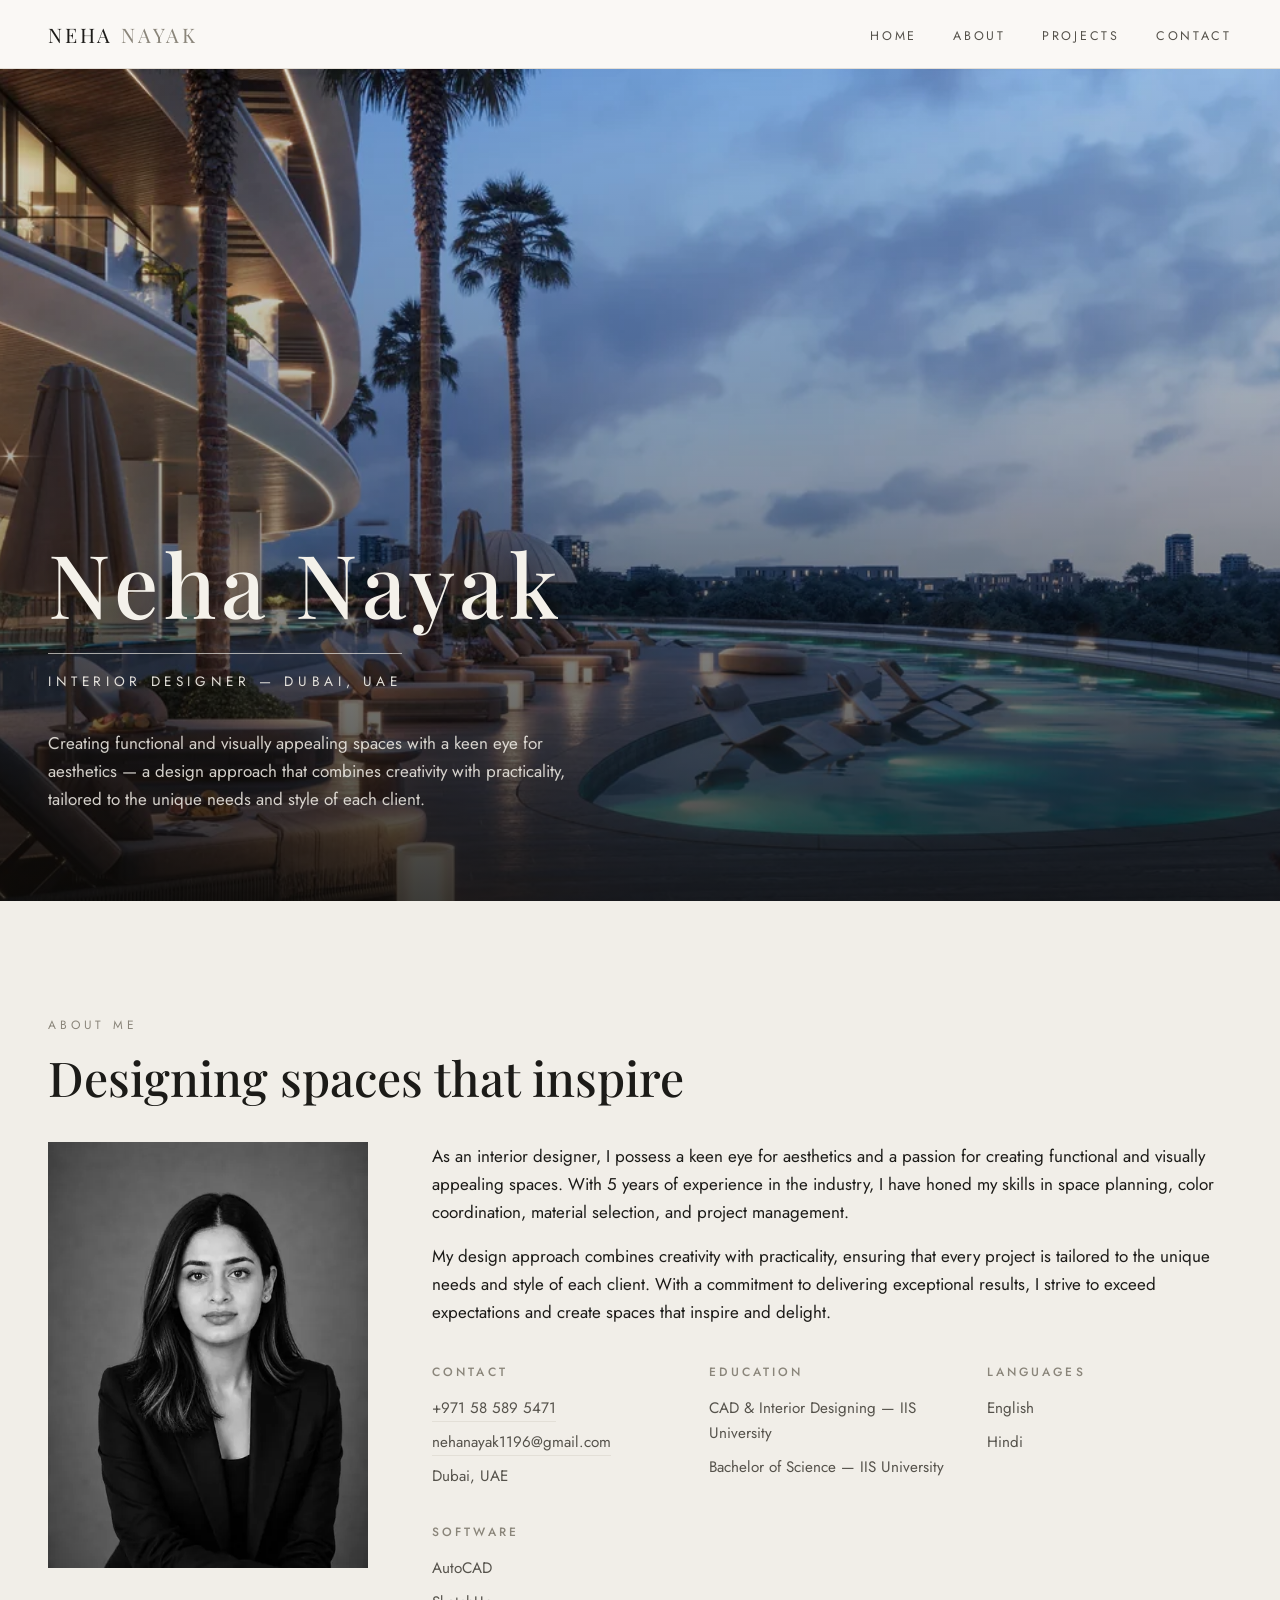
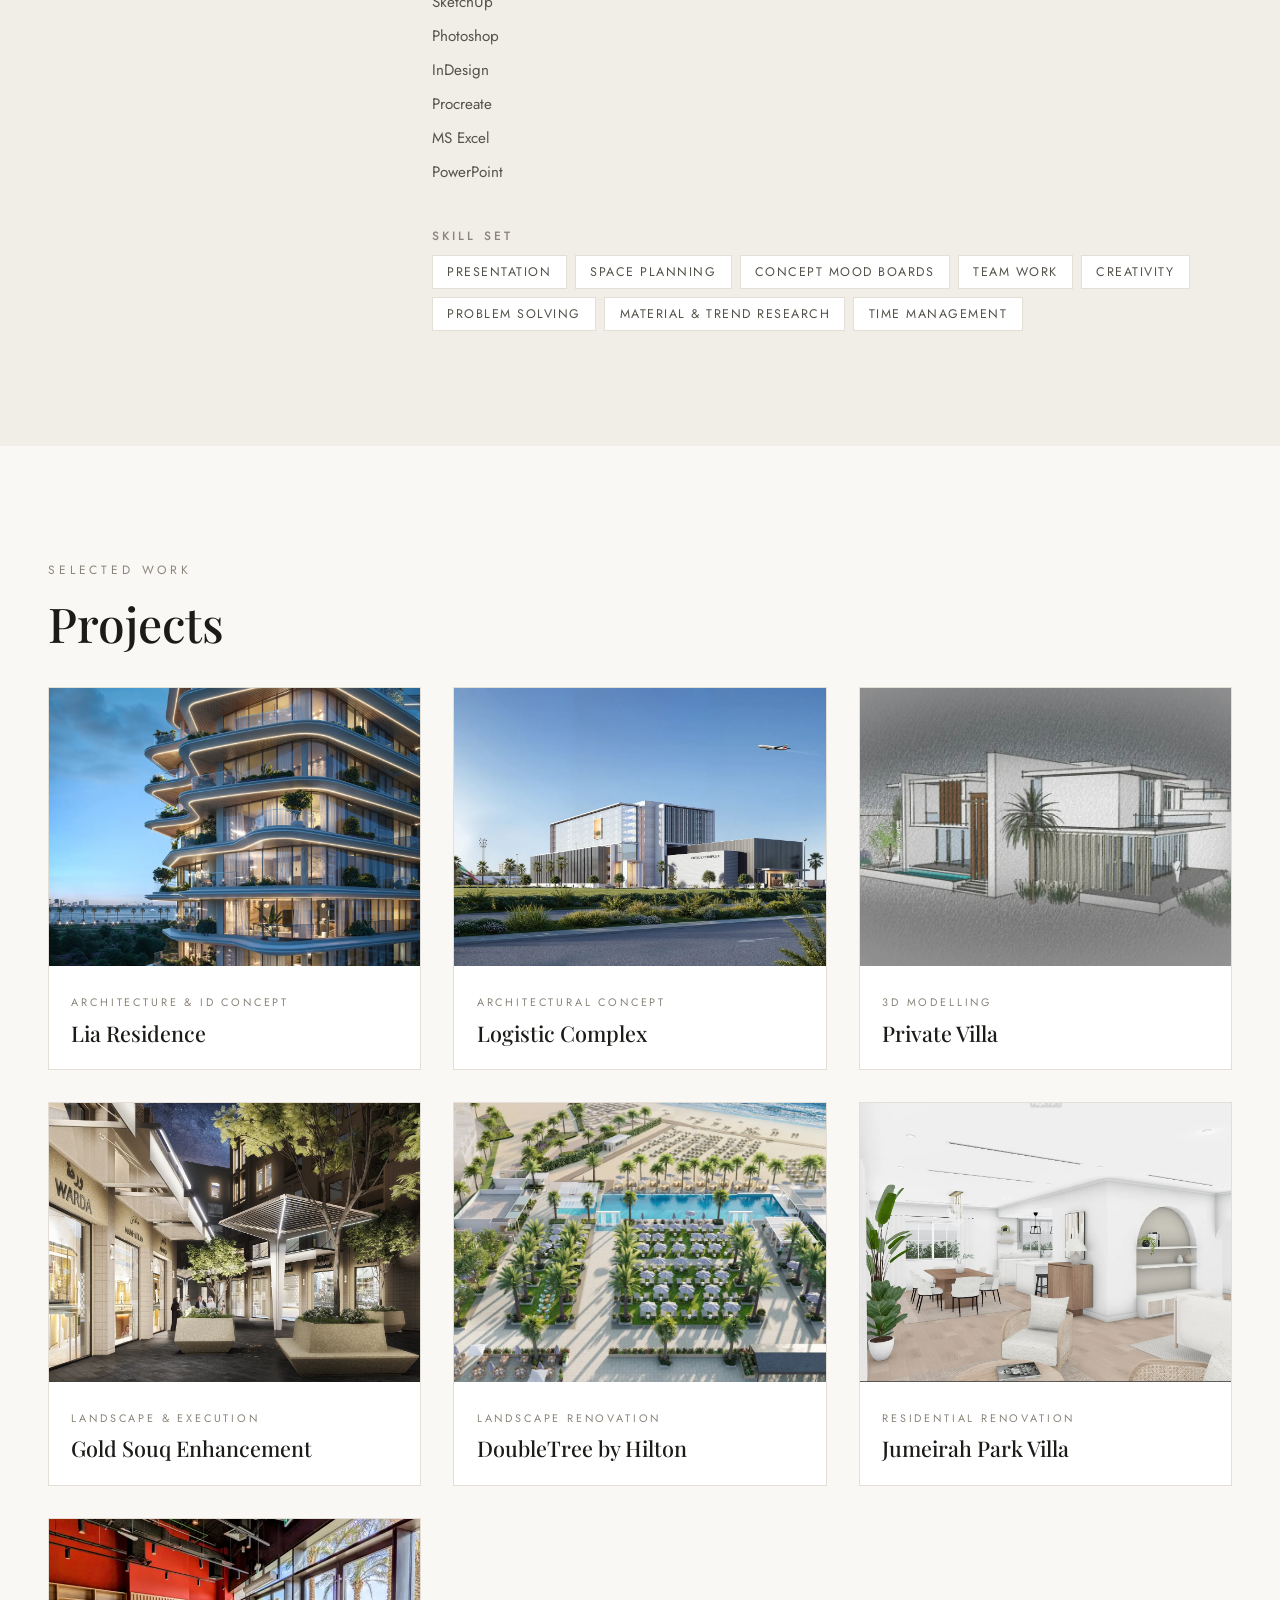
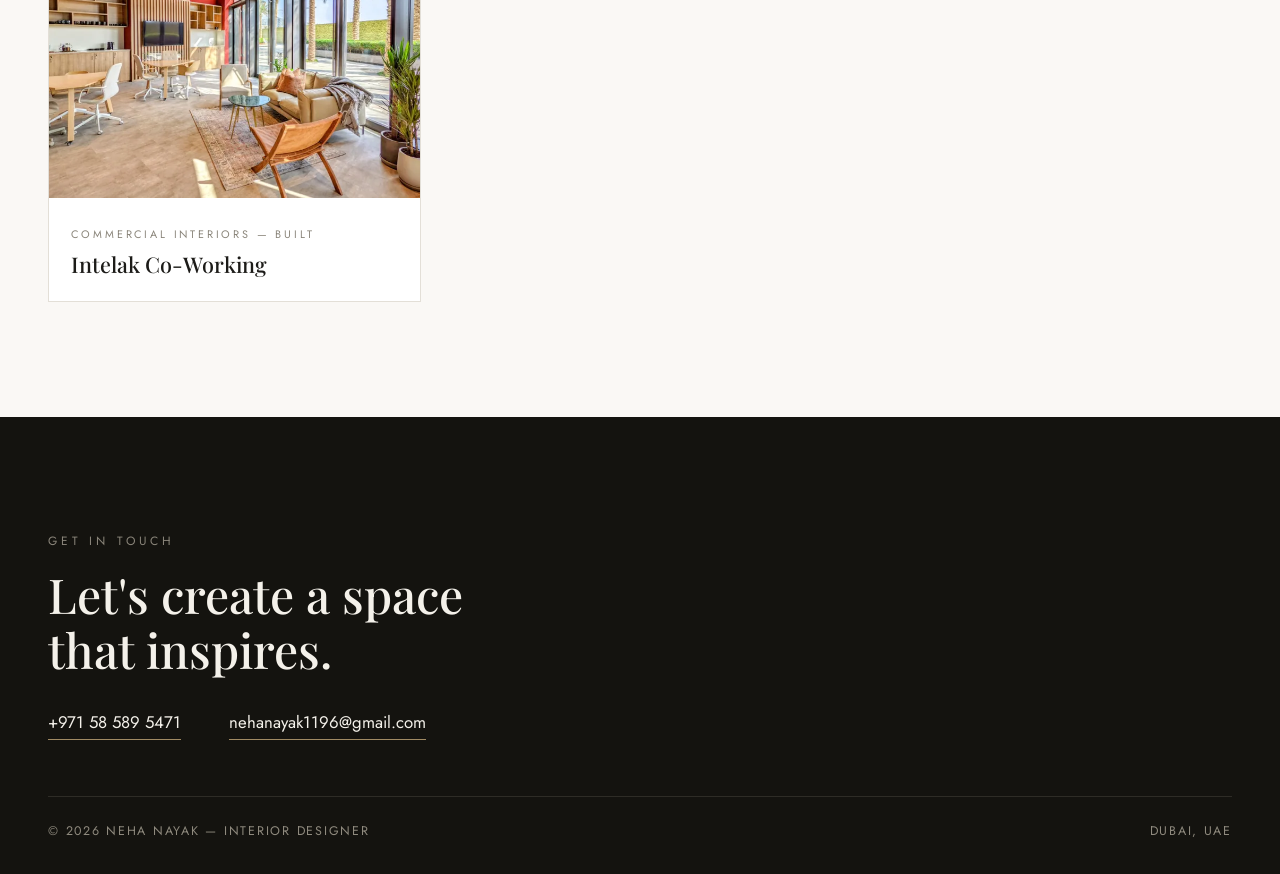
==== index.html @ 48b27de1 "Add contact details to the About section Co-Authored-By: Claude Fable 5 <noreply@anthropic.com> Clau" ====
<!DOCTYPE html>
<html lang="en">
<head>
  <meta charset="UTF-8">
  <meta name="viewport" content="width=device-width, initial-scale=1">
  <title>Neha Nayak — Interior Designer</title>
  <meta name="description" content="Portfolio of Neha Nayak, an interior designer based in Dubai, UAE — residential, commercial and landscape projects from concept to execution.">
  <link rel="preconnect" href="https://fonts.googleapis.com">
  <link rel="preconnect" href="https://fonts.gstatic.com" crossorigin>
  <link href="https://fonts.googleapis.com/css2?family=Playfair+Display:ital,wght@0,400;0,500;0,600;1,400&family=Jost:wght@300;400;500&display=swap" rel="stylesheet">
  <link rel="stylesheet" href="css/style.css">
</head>
<body>

<header class="site-header">
  <div class="container">
    <a class="brand" href="index.html">Neha <span>Nayak</span></a>
    <button class="nav-toggle" aria-label="Menu" aria-expanded="false" aria-controls="nav">
      <span></span><span></span><span></span>
    </button>
    <nav class="site-nav" id="nav">
      <ul>
        <li><a href="index.html">Home</a></li>
        <li><a href="#about">About</a></li>
        <li><a href="#projects">Projects</a></li>
        <li><a href="#contact">Contact</a></li>
      </ul>
    </nav>
  </div>
</header>

<main>

  <section class="hero hero--full">
    <img class="hero-bg" src="assets/img/hero/hero-render.webp" alt="Dusk render of the Lia Residence pool terrace" fetchpriority="high">
    <div class="hero-overlay" aria-hidden="true"></div>
    <div class="container hero-content">
      <h1>Neha Nayak</h1>
      <p class="tagline">Interior Designer — Dubai, UAE</p>
      <p class="hero-lede">Creating functional and visually appealing spaces with a keen eye for aesthetics — a design approach that combines creativity with practicality, tailored to the unique needs and style of each client.</p>
    </div>
  </section>

  <section class="section section--alt" id="about">
    <div class="container">
      <span class="eyebrow">About Me</span>
      <h2 class="section-title">Designing spaces that inspire</h2>
      <div class="about-grid reveal">
        <div class="portrait">
          <img src="assets/img/about/headshot.webp" alt="Black and white portrait of Neha Nayak" loading="lazy">
        </div>
        <div>
          <p>As an interior designer, I possess a keen eye for aesthetics and a passion for creating functional and visually appealing spaces. With 5 years of experience in the industry, I have honed my skills in space planning, color coordination, material selection, and project management.</p>
          <p>My design approach combines creativity with practicality, ensuring that every project is tailored to the unique needs and style of each client. With a commitment to delivering exceptional results, I strive to exceed expectations and create spaces that inspire and delight.</p>
          <div class="facts-grid">
            <div>
              <h4>Contact</h4>
              <ul>
                <li><a href="tel:+971585895471">+971 58 589 5471</a></li>
                <li><a href="mailto:nehanayak1196@gmail.com">nehanayak1196@gmail.com</a></li>
                <li>Dubai, UAE</li>
              </ul>
            </div>
            <div>
              <h4>Education</h4>
              <ul>
                <li>CAD &amp; Interior Designing — IIS University</li>
                <li>Bachelor of Science — IIS University</li>
              </ul>
            </div>
            <div>
              <h4>Languages</h4>
              <ul>
                <li>English</li>
                <li>Hindi</li>
              </ul>
            </div>
            <div>
              <h4>Software</h4>
              <ul>
                <li>AutoCAD</li>
                <li>SketchUp</li>
                <li>Photoshop</li>
                <li>InDesign</li>
                <li>Procreate</li>
                <li>MS Excel</li>
                <li>PowerPoint</li>
              </ul>
            </div>
          </div>
          <div class="facts-grid">
            <div>
              <h4>Skill Set</h4>
              <ul class="tag-list">
                <li>Presentation</li>
                <li>Space Planning</li>
                <li>Concept Mood Boards</li>
                <li>Team Work</li>
                <li>Creativity</li>
                <li>Problem Solving</li>
                <li>Material &amp; Trend Research</li>
                <li>Time Management</li>
              </ul>
            </div>
          </div>
        </div>
      </div>
    </div>
  </section>

  <section class="section" id="projects">
    <div class="container">
      <span class="eyebrow">Selected Work</span>
      <h2 class="section-title">Projects</h2>
      <div class="project-grid reveal">
        <a class="project-card" href="projects/lia-residence.html">
          <div class="thumb"><img src="assets/img/lia-residence/render-tower-dusk.webp" alt="Lia Residence tower render at dusk" loading="lazy"></div>
          <div class="card-body">
            <span class="card-tag">Architecture &amp; ID Concept</span>
            <h3>Lia Residence</h3>
          </div>
        </a>
        <a class="project-card" href="projects/logistic-complex.html">
          <div class="thumb"><img src="assets/img/logistic-complex/render-main-view.webp" alt="Logistic Complex main exterior render" loading="lazy"></div>
          <div class="card-body">
            <span class="card-tag">Architectural Concept</span>
            <h3>Logistic Complex</h3>
          </div>
        </a>
        <a class="project-card" href="projects/private-villa.html">
          <div class="thumb"><img src="assets/img/private-villa/model-pool-corner.webp" alt="Private Villa SketchUp model, pool corner view" loading="lazy"></div>
          <div class="card-body">
            <span class="card-tag">3D Modelling</span>
            <h3>Private Villa</h3>
          </div>
        </a>
        <a class="project-card" href="projects/gold-souq.html">
          <div class="thumb"><img src="assets/img/gold-souq/render-2.webp" alt="Gold Souq landscape enhancement render" loading="lazy"></div>
          <div class="card-body">
            <span class="card-tag">Landscape &amp; Execution</span>
            <h3>Gold Souq Enhancement</h3>
          </div>
        </a>
        <a class="project-card" href="projects/doubletree-hilton.html">
          <div class="thumb"><img src="assets/img/doubletree-hilton/aerial-render.webp" alt="DoubleTree by Hilton pool area aerial render" loading="lazy"></div>
          <div class="card-body">
            <span class="card-tag">Landscape Renovation</span>
            <h3>DoubleTree by Hilton</h3>
          </div>
        </a>
        <a class="project-card" href="projects/jumeirah-park-villa.html">
          <div class="thumb"><img src="assets/img/jumeirah-park-villa/dining-render.webp" alt="Jumeirah Park Villa dining room render" loading="lazy"></div>
          <div class="card-body">
            <span class="card-tag">Residential Renovation</span>
            <h3>Jumeirah Park Villa</h3>
          </div>
        </a>
        <a class="project-card" href="projects/intelak-coworking.html">
          <div class="thumb"><img src="assets/img/intelak-coworking/site-lounge.webp" alt="Intelak Co-Working lounge on site" loading="lazy"></div>
          <div class="card-body">
            <span class="card-tag">Commercial Interiors — Built</span>
            <h3>Intelak Co-Working</h3>
          </div>
        </a>
      </div>
    </div>
  </section>

</main>

<footer class="site-footer" id="contact">
  <div class="container">
    <span class="eyebrow">Get in touch</span>
    <h2>Let's create a space<br>that inspires.</h2>
    <div class="footer-contact">
      <a href="tel:+971585895471">+971 58 589 5471</a>
      <a href="mailto:nehanayak1196@gmail.com">nehanayak1196@gmail.com</a>
    </div>
    <div class="footer-base">
      <span>&copy; <span data-year></span> Neha Nayak — Interior Designer</span>
      <span>Dubai, UAE</span>
    </div>
  </div>
</footer>
<script src="js/main.js"></script>
</body>
</html>
---- css/style.css ----
/* ============================================================
   Neha Nayak — Interior Design Portfolio
   Shared design system
   ============================================================ */

:root {
  --bg: #faf8f5;
  --bg-alt: #f1eee8;
  --ink: #1c1b18;
  --ink-soft: #55524b;
  --muted: #8a857a;
  --line: #e3dfd7;
  --dark: #14130f;
  --dark-ink: #f4f1ea;
  --accent: #a08a63;
  --font-display: "Playfair Display", Georgia, "Times New Roman", serif;
  --font-body: "Jost", "Futura", "Century Gothic", -apple-system, Helvetica, Arial, sans-serif;
  --space: clamp(4rem, 9vw, 7.5rem);
  --gutter: clamp(1.25rem, 4vw, 3rem);
  --header-h: 4.25rem;
}

*, *::before, *::after { box-sizing: border-box; }

html { scroll-behavior: smooth; }

body {
  margin: 0;
  background: var(--bg);
  color: var(--ink);
  font-family: var(--font-body);
  font-size: 1.0625rem;
  line-height: 1.65;
  -webkit-font-smoothing: antialiased;
  overflow-x: hidden;
}

img { max-width: 100%; height: auto; display: block; }

a { color: inherit; text-decoration: none; }

h1, h2, h3, h4 {
  font-family: var(--font-display);
  font-weight: 500;
  line-height: 1.15;
  margin: 0 0 1rem;
}

p { margin: 0 0 1rem; }

.container {
  width: min(1200px, 100% - 2 * var(--gutter));
  margin-inline: auto;
}

/* ---------- Header / Nav ---------- */

.site-header {
  position: sticky;
  top: 0;
  z-index: 100;
  background: color-mix(in srgb, var(--bg) 92%, transparent);
  backdrop-filter: blur(8px);
  border-bottom: 1px solid var(--line);
}

.site-header .container {
  display: flex;
  align-items: center;
  justify-content: space-between;
  height: var(--header-h);
}

.brand {
  font-family: var(--font-display);
  font-size: 1.25rem;
  letter-spacing: 0.14em;
  text-transform: uppercase;
}

.brand span { color: var(--muted); }

.site-nav ul {
  display: flex;
  gap: 2.25rem;
  list-style: none;
  margin: 0;
  padding: 0;
}

.site-nav a {
  font-size: 0.78rem;
  letter-spacing: 0.22em;
  text-transform: uppercase;
  color: var(--ink-soft);
  transition: color 0.2s;
}

.site-nav a:hover, .site-nav a[aria-current="page"] { color: var(--ink); }

.nav-toggle {
  display: none;
  background: none;
  border: 0;
  padding: 0.5rem;
  cursor: pointer;
}

.nav-toggle span {
  display: block;
  width: 24px;
  height: 2px;
  background: var(--ink);
  margin: 5px 0;
  transition: transform 0.25s, opacity 0.25s;
}

@media (max-width: 767px) {
  .nav-toggle { display: block; }

  .site-nav {
    position: absolute;
    top: var(--header-h);
    left: 0;
    right: 0;
    background: var(--bg);
    border-bottom: 1px solid var(--line);
    max-height: 0;
    overflow: hidden;
    transition: max-height 0.3s ease;
  }

  .site-nav.open { max-height: 22rem; }

  .site-nav ul {
    flex-direction: column;
    gap: 0;
    padding: 0.75rem 0 1.25rem;
  }

  .site-nav li { text-align: center; }

  .site-nav a { display: block; padding: 0.7rem 0; font-size: 0.85rem; }

  body.nav-open .nav-toggle span:nth-child(1) { transform: translateY(7px) rotate(45deg); }
  body.nav-open .nav-toggle span:nth-child(2) { opacity: 0; }
  body.nav-open .nav-toggle span:nth-child(3) { transform: translateY(-7px) rotate(-45deg); }
}

/* ---------- Section scaffolding ---------- */

.section { padding-block: var(--space); }
.section--alt { background: var(--bg-alt); }
.section--dark { background: var(--dark); color: var(--dark-ink); }
.section--dark .eyebrow { color: var(--accent); }

.eyebrow {
  display: block;
  font-size: 0.75rem;
  letter-spacing: 0.32em;
  text-transform: uppercase;
  color: var(--muted);
  margin-bottom: 0.9rem;
}

.section-title {
  font-size: clamp(1.9rem, 4.5vw, 3rem);
  margin-bottom: 2.25rem;
}

/* ---------- Index hero (full-screen background) ---------- */

.hero--full {
  position: relative;
  min-height: calc(100svh - var(--header-h));
  display: flex;
  align-items: flex-end;
  overflow: hidden;
}

.hero-bg {
  position: absolute;
  inset: 0;
  width: 100%;
  height: 100%;
  object-fit: cover;
}

.hero-overlay {
  position: absolute;
  inset: 0;
  background: linear-gradient(
    to top,
    rgba(12, 11, 9, 0.8) 0%,
    rgba(12, 11, 9, 0.35) 50%,
    rgba(12, 11, 9, 0.12) 100%
  );
}

.hero-content {
  position: relative;
  z-index: 1;
  color: var(--dark-ink);
  padding-block: clamp(3rem, 8vh, 6rem);
}

.hero-content h1 {
  font-size: clamp(2.8rem, 7.5vw, 5.5rem);
  letter-spacing: 0.06em;
  margin-bottom: 1.25rem;
  text-shadow: 0 2px 24px rgba(0, 0, 0, 0.35);
}

.hero-content .tagline {
  font-size: 0.85rem;
  letter-spacing: 0.34em;
  text-transform: uppercase;
  color: rgba(244, 241, 234, 0.92);
  border-top: 1px solid rgba(244, 241, 234, 0.65);
  padding-top: 1rem;
  display: inline-block;
}

.hero-lede {
  max-width: 34rem;
  margin-top: 1.25rem;
  color: rgba(244, 241, 234, 0.85);
}

@media (max-width: 767px) {
  .hero--full { min-height: 78svh; }
  .hero-content { padding-block: 2.5rem; }
}

/* ---------- Project hero (detail pages) ---------- */

.project-hero { padding-top: clamp(3rem, 6vw, 5rem); }

.project-hero .meta {
  display: flex;
  flex-wrap: wrap;
  gap: 0.6rem 2.5rem;
  font-size: 0.78rem;
  letter-spacing: 0.2em;
  text-transform: uppercase;
  color: var(--muted);
  margin-bottom: 1.5rem;
}

.project-hero h1 { font-size: clamp(2.2rem, 6vw, 4rem); }

.project-hero .banner {
  margin-top: clamp(1.75rem, 4vw, 3rem);
  max-height: 70vh;
  overflow: hidden;
}

.project-hero .banner img { width: 100%; object-fit: cover; }

/* ---------- Split (brief / scope) ---------- */

.split {
  display: grid;
  grid-template-columns: 2fr 1fr;
  gap: clamp(2rem, 6vw, 5rem);
  align-items: start;
}

@media (max-width: 767px) { .split { grid-template-columns: 1fr; } }

.scope-list {
  list-style: none;
  margin: 0;
  padding: 0;
  border-top: 1px solid var(--line);
}

.scope-list li {
  padding: 0.7rem 0;
  border-bottom: 1px solid var(--line);
  font-size: 0.95rem;
  color: var(--ink-soft);
}

.section--dark .scope-list,
.section--dark .scope-list li { border-color: #2e2c26; color: #c9c4b8; }

/* ---------- Galleries ---------- */

.gallery {
  display: grid;
  grid-template-columns: repeat(auto-fill, minmax(min(300px, 100%), 1fr));
  gap: clamp(1rem, 2.5vw, 1.75rem);
}

.gallery--two { grid-template-columns: repeat(auto-fill, minmax(min(420px, 100%), 1fr)); }
.gallery--full { grid-template-columns: 1fr; }

.gallery figure {
  margin: 0;
  cursor: zoom-in;
  background: #fff;
  border: 1px solid var(--line);
}

.section--dark .gallery figure { background: #1d1b17; border-color: #2e2c26; }

.gallery figure img {
  width: 100%;
  aspect-ratio: 4 / 3;
  object-fit: cover;
  transition: transform 0.45s ease, opacity 0.3s;
}

.gallery--natural figure img,
.gallery--full figure img { aspect-ratio: auto; object-fit: contain; }

.gallery figure:hover img { opacity: 0.92; }

.gallery figcaption {
  font-size: 0.72rem;
  letter-spacing: 0.18em;
  text-transform: uppercase;
  color: var(--muted);
  padding: 0.7rem 0.9rem;
  border-top: 1px solid var(--line);
}

.section--dark .gallery figcaption { border-color: #2e2c26; }

/* ---------- Project cards (index) ---------- */

.project-grid {
  display: grid;
  grid-template-columns: repeat(auto-fill, minmax(min(320px, 100%), 1fr));
  gap: clamp(1.25rem, 3vw, 2rem);
}

.project-card {
  display: block;
  background: #fff;
  border: 1px solid var(--line);
  overflow: hidden;
}

.project-card .thumb { overflow: hidden; }

.project-card .thumb img {
  width: 100%;
  aspect-ratio: 4 / 3;
  object-fit: cover;
  transition: transform 0.5s ease;
}

.project-card:hover .thumb img { transform: scale(1.04); }

.project-card .card-body { padding: 1.25rem 1.4rem 1.5rem; }

.project-card .card-tag {
  font-size: 0.68rem;
  letter-spacing: 0.26em;
  text-transform: uppercase;
  color: var(--muted);
}

.project-card h3 {
  font-size: 1.35rem;
  margin: 0.4rem 0 0;
}

/* ---------- About ---------- */

.about-grid {
  display: grid;
  grid-template-columns: 320px 1fr;
  gap: clamp(2rem, 5vw, 4.5rem);
  align-items: start;
}

.about-grid .portrait img { width: 100%; filter: grayscale(1); }

@media (max-width: 860px) {
  .about-grid { grid-template-columns: 1fr; }
  .about-grid .portrait { max-width: 280px; }
}

.facts-grid {
  display: grid;
  grid-template-columns: repeat(auto-fit, minmax(180px, 1fr));
  gap: 2rem;
  margin-top: 2.5rem;
}

.facts-grid h4 {
  font-family: var(--font-body);
  font-size: 0.75rem;
  letter-spacing: 0.26em;
  text-transform: uppercase;
  color: var(--muted);
  margin-bottom: 0.75rem;
}

.facts-grid ul {
  list-style: none;
  margin: 0;
  padding: 0;
  font-size: 0.95rem;
  color: var(--ink-soft);
}

.facts-grid li { padding: 0.28rem 0; }

.facts-grid a {
  border-bottom: 1px solid var(--line);
  padding-bottom: 0.1rem;
  transition: color 0.2s, border-color 0.2s;
}

.facts-grid a:hover { color: var(--ink); border-color: var(--accent); }

.tag-list {
  display: flex;
  flex-wrap: wrap;
  gap: 0.5rem;
  list-style: none;
  padding: 0;
  margin: 0;
}

.tag-list li {
  border: 1px solid var(--line);
  padding: 0.35rem 0.9rem;
  font-size: 0.78rem;
  letter-spacing: 0.12em;
  text-transform: uppercase;
  color: var(--ink-soft);
  background: #fff;
}

/* ---------- Prev / next project ---------- */

.project-pager {
  display: grid;
  grid-template-columns: 1fr 1fr;
  border-top: 1px solid var(--line);
}

.project-pager a {
  padding: 2rem var(--gutter);
  transition: background 0.25s;
}

.project-pager a:hover { background: var(--bg-alt); }

.project-pager .next { text-align: right; border-left: 1px solid var(--line); }

.project-pager .label {
  display: block;
  font-size: 0.7rem;
  letter-spacing: 0.28em;
  text-transform: uppercase;
  color: var(--muted);
  margin-bottom: 0.35rem;
}

.project-pager .title { font-family: var(--font-display); font-size: 1.3rem; }

@media (max-width: 600px) {
  .project-pager { grid-template-columns: 1fr; }
  .project-pager .next { border-left: 0; border-top: 1px solid var(--line); }
}

/* ---------- Footer ---------- */

.site-footer {
  background: var(--dark);
  color: var(--dark-ink);
  padding: var(--space) 0 2rem;
}

.site-footer h2 { font-size: clamp(1.9rem, 4.5vw, 3rem); }

.footer-contact {
  display: flex;
  flex-wrap: wrap;
  gap: 1rem 3rem;
  margin: 2rem 0 3.5rem;
  font-size: 1.05rem;
}

.footer-contact a {
  border-bottom: 1px solid var(--accent);
  padding-bottom: 0.15rem;
  transition: color 0.2s;
}

.footer-contact a:hover { color: var(--accent); }

.footer-base {
  display: flex;
  flex-wrap: wrap;
  gap: 0.5rem 2rem;
  justify-content: space-between;
  border-top: 1px solid #2e2c26;
  padding-top: 1.5rem;
  font-size: 0.78rem;
  letter-spacing: 0.14em;
  text-transform: uppercase;
  color: #8f8a7e;
}

/* ---------- Lightbox ---------- */

.lightbox {
  position: fixed;
  inset: 0;
  z-index: 200;
  background: rgba(12, 11, 9, 0.94);
  display: none;
  align-items: center;
  justify-content: center;
}

.lightbox.open { display: flex; }

.lightbox img {
  max-width: min(94vw, 1500px);
  max-height: 86vh;
  object-fit: contain;
}

.lightbox .lb-caption {
  position: absolute;
  bottom: 1.25rem;
  left: 50%;
  transform: translateX(-50%);
  color: #cfcabe;
  font-size: 0.75rem;
  letter-spacing: 0.2em;
  text-transform: uppercase;
  text-align: center;
  max-width: 90vw;
}

.lightbox button {
  position: absolute;
  background: none;
  border: 0;
  color: #efece4;
  font-size: 2rem;
  line-height: 1;
  cursor: pointer;
  padding: 1rem;
  opacity: 0.75;
  transition: opacity 0.2s;
}

.lightbox button:hover { opacity: 1; }

.lightbox .lb-close { top: 0.75rem; right: 0.9rem; }
.lightbox .lb-prev { left: 0.4rem; top: 50%; transform: translateY(-50%); }
.lightbox .lb-next { right: 0.4rem; top: 50%; transform: translateY(-50%); }

@media (max-width: 600px) {
  .lightbox .lb-prev, .lightbox .lb-next { padding: 0.6rem; font-size: 1.6rem; }
}

/* ---------- Reveal on scroll ---------- */

.reveal {
  opacity: 0;
  transform: translateY(26px);
  transition: opacity 0.7s ease, transform 0.7s ease;
}

.reveal.visible { opacity: 1; transform: none; }

@media (prefers-reduced-motion: reduce) {
  html { scroll-behavior: auto; }
  .reveal { opacity: 1; transform: none; transition: none; }
  .gallery figure img, .project-card .thumb img { transition: none; }
}
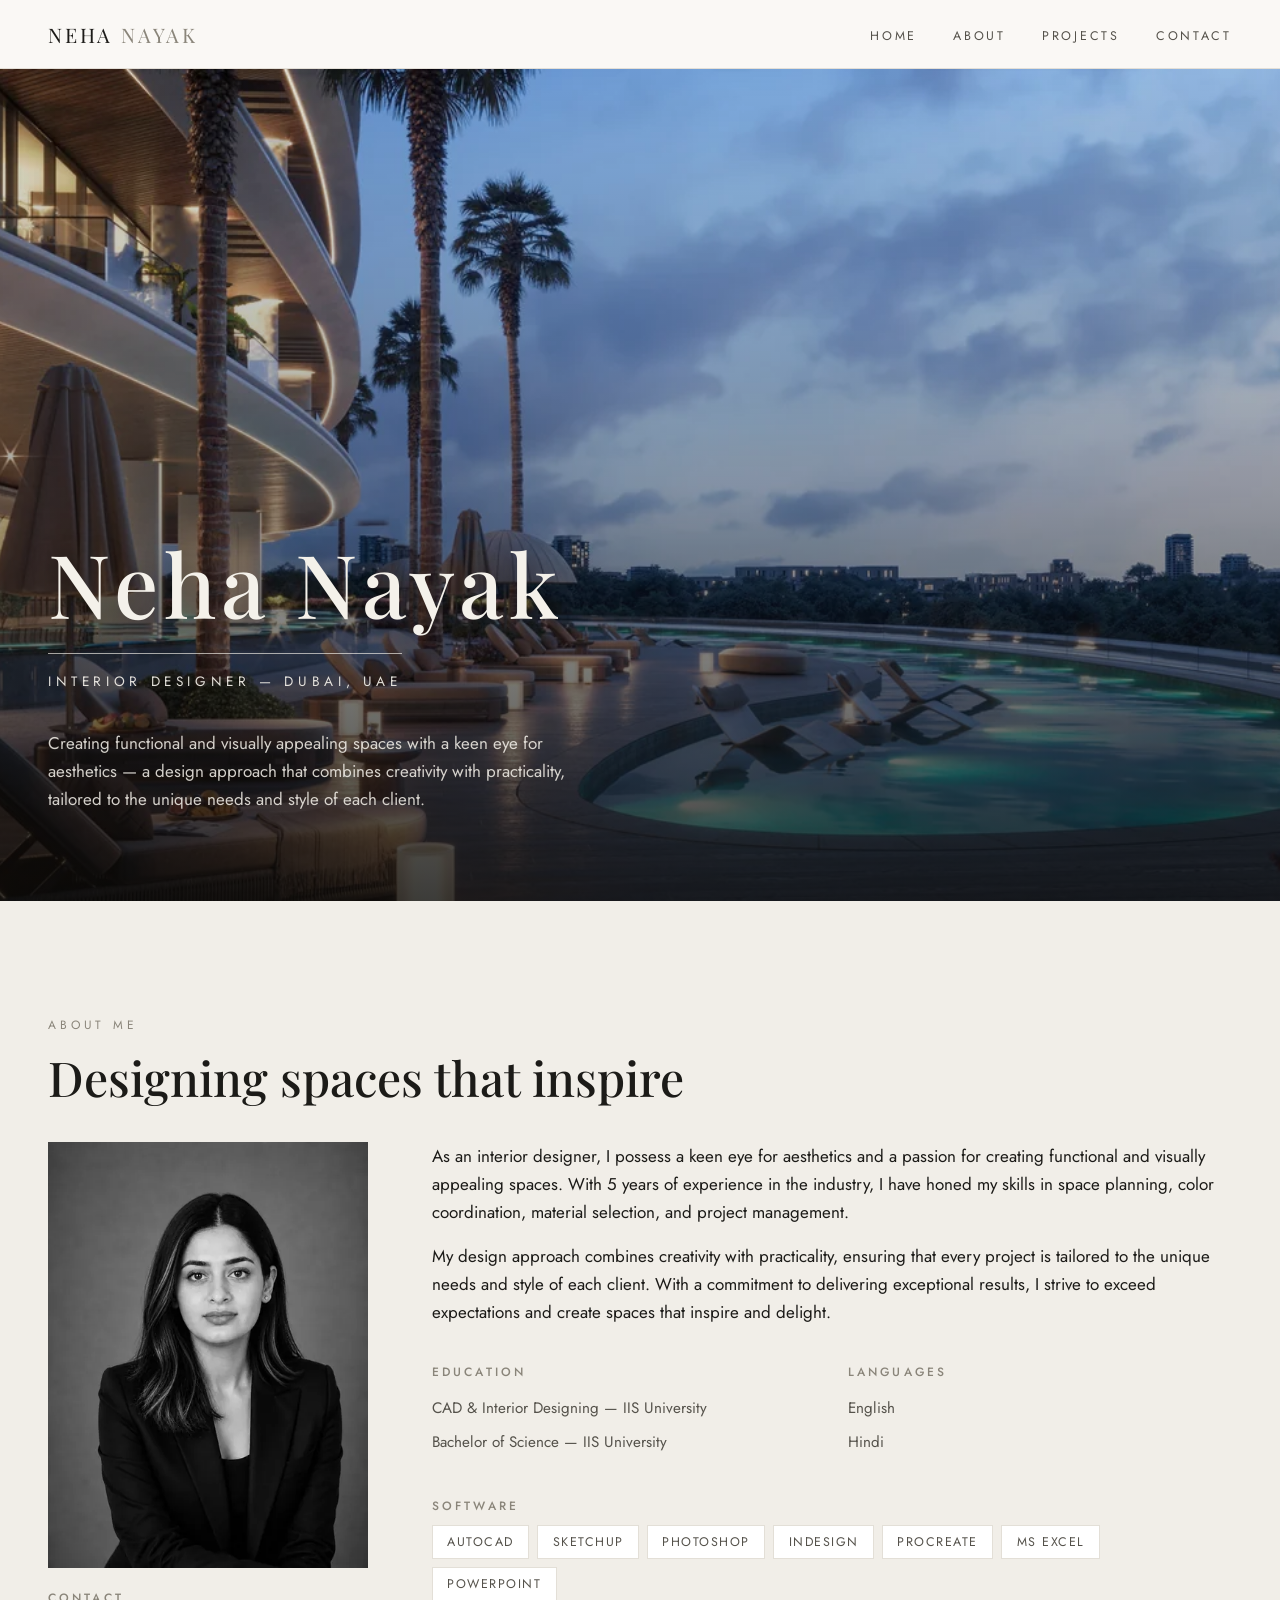
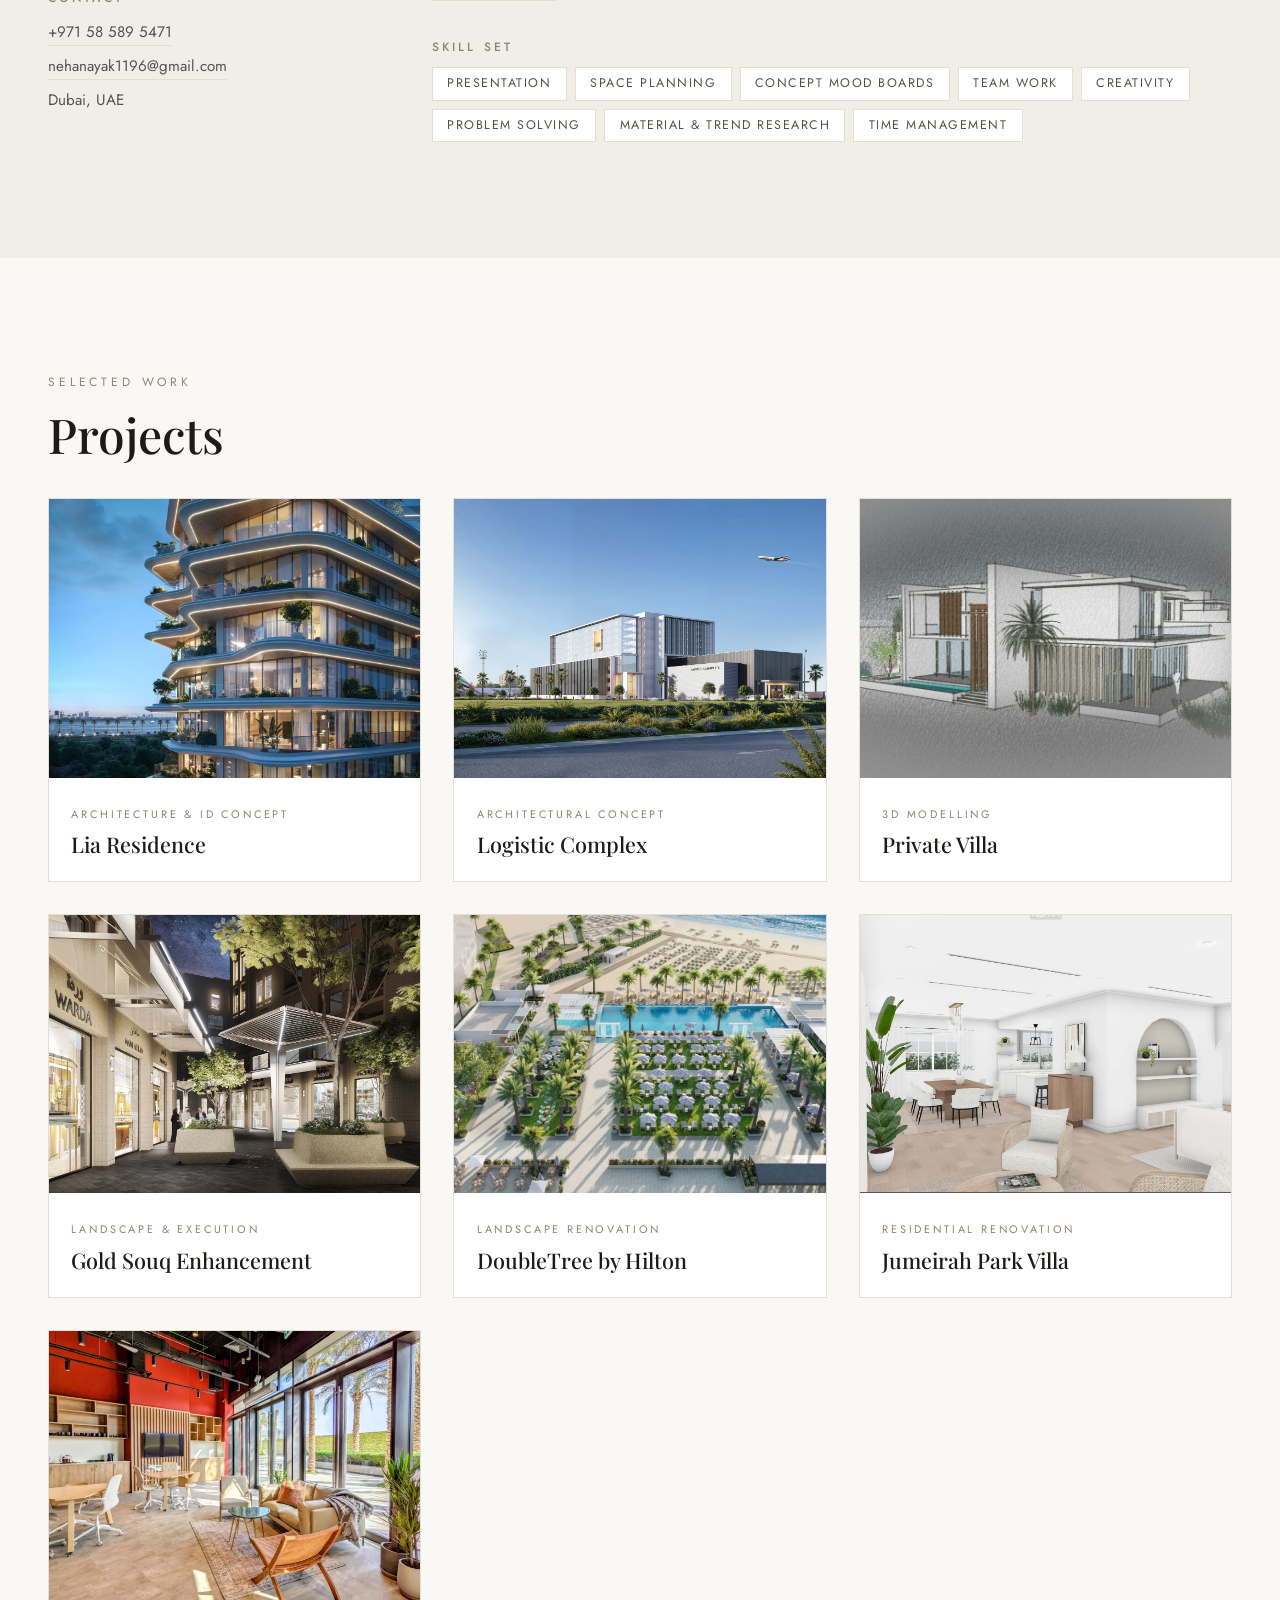
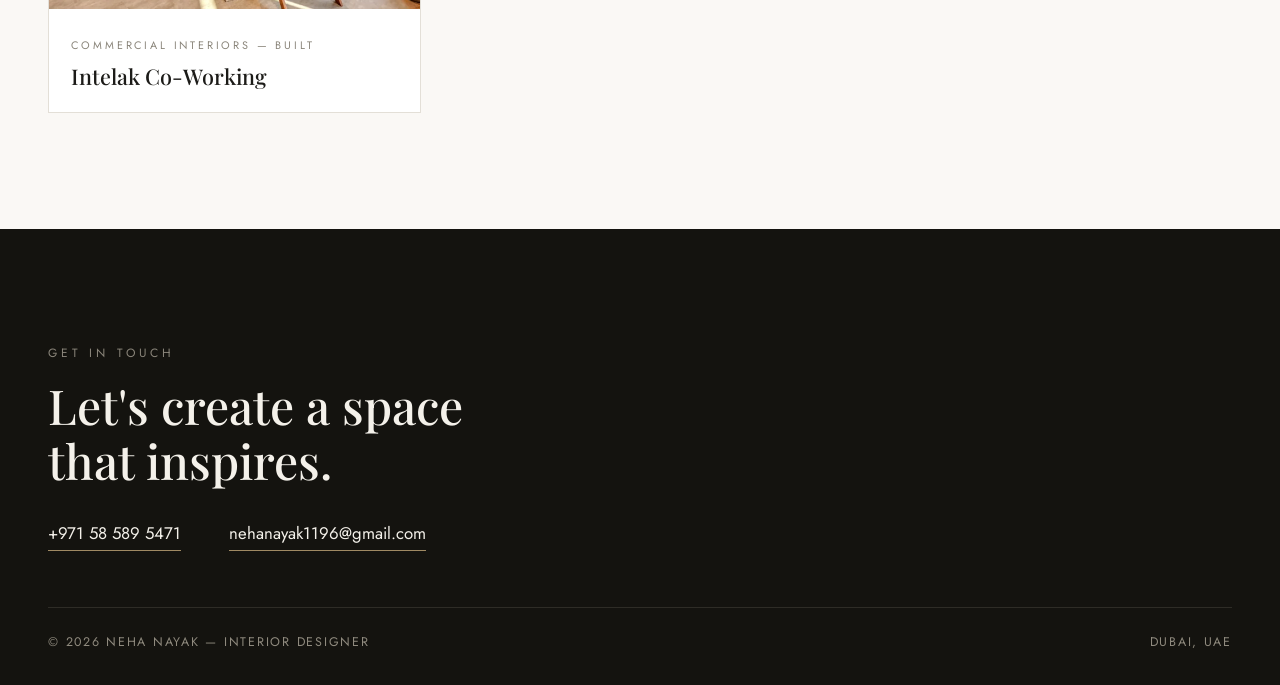
==== commit 60d0b0fb: "Compact About layout: software as tags, contact under portrait Co-Authored-By: Claude Fable 5 <norep" ====
--- a/index.html
+++ b/index.html
@@ -48,19 +48,19 @@
       <div class="about-grid reveal">
         <div class="portrait">
           <img src="assets/img/about/headshot.webp" alt="Black and white portrait of Neha Nayak" loading="lazy">
+          <div class="portrait-contact">
+            <h4>Contact</h4>
+            <ul>
+              <li><a href="tel:+971585895471">+971 58 589 5471</a></li>
+              <li><a href="mailto:nehanayak1196@gmail.com">nehanayak1196@gmail.com</a></li>
+              <li>Dubai, UAE</li>
+            </ul>
+          </div>
         </div>
         <div>
           <p>As an interior designer, I possess a keen eye for aesthetics and a passion for creating functional and visually appealing spaces. With 5 years of experience in the industry, I have honed my skills in space planning, color coordination, material selection, and project management.</p>
           <p>My design approach combines creativity with practicality, ensuring that every project is tailored to the unique needs and style of each client. With a commitment to delivering exceptional results, I strive to exceed expectations and create spaces that inspire and delight.</p>
           <div class="facts-grid">
-            <div>
-              <h4>Contact</h4>
-              <ul>
-                <li><a href="tel:+971585895471">+971 58 589 5471</a></li>
-                <li><a href="mailto:nehanayak1196@gmail.com">nehanayak1196@gmail.com</a></li>
-                <li>Dubai, UAE</li>
-              </ul>
-            </div>
             <div>
               <h4>Education</h4>
               <ul>
@@ -75,9 +75,11 @@
                 <li>Hindi</li>
               </ul>
             </div>
+          </div>
+          <div class="facts-grid">
             <div>
               <h4>Software</h4>
-              <ul>
+              <ul class="tag-list">
                 <li>AutoCAD</li>
                 <li>SketchUp</li>
                 <li>Photoshop</li>
--- a/css/style.css
+++ b/css/style.css
@@ -379,6 +379,35 @@
 
 .about-grid .portrait img { width: 100%; filter: grayscale(1); }
 
+.portrait-contact { margin-top: 1.5rem; }
+
+.portrait-contact h4 {
+  font-family: var(--font-body);
+  font-size: 0.75rem;
+  letter-spacing: 0.26em;
+  text-transform: uppercase;
+  color: var(--muted);
+  margin: 0 0 0.6rem;
+}
+
+.portrait-contact ul {
+  list-style: none;
+  margin: 0;
+  padding: 0;
+  font-size: 0.95rem;
+  color: var(--ink-soft);
+}
+
+.portrait-contact li { padding: 0.28rem 0; }
+
+.portrait-contact a {
+  border-bottom: 1px solid var(--line);
+  padding-bottom: 0.1rem;
+  transition: color 0.2s, border-color 0.2s;
+}
+
+.portrait-contact a:hover { color: var(--ink); border-color: var(--accent); }
+
 @media (max-width: 860px) {
   .about-grid { grid-template-columns: 1fr; }
   .about-grid .portrait { max-width: 280px; }
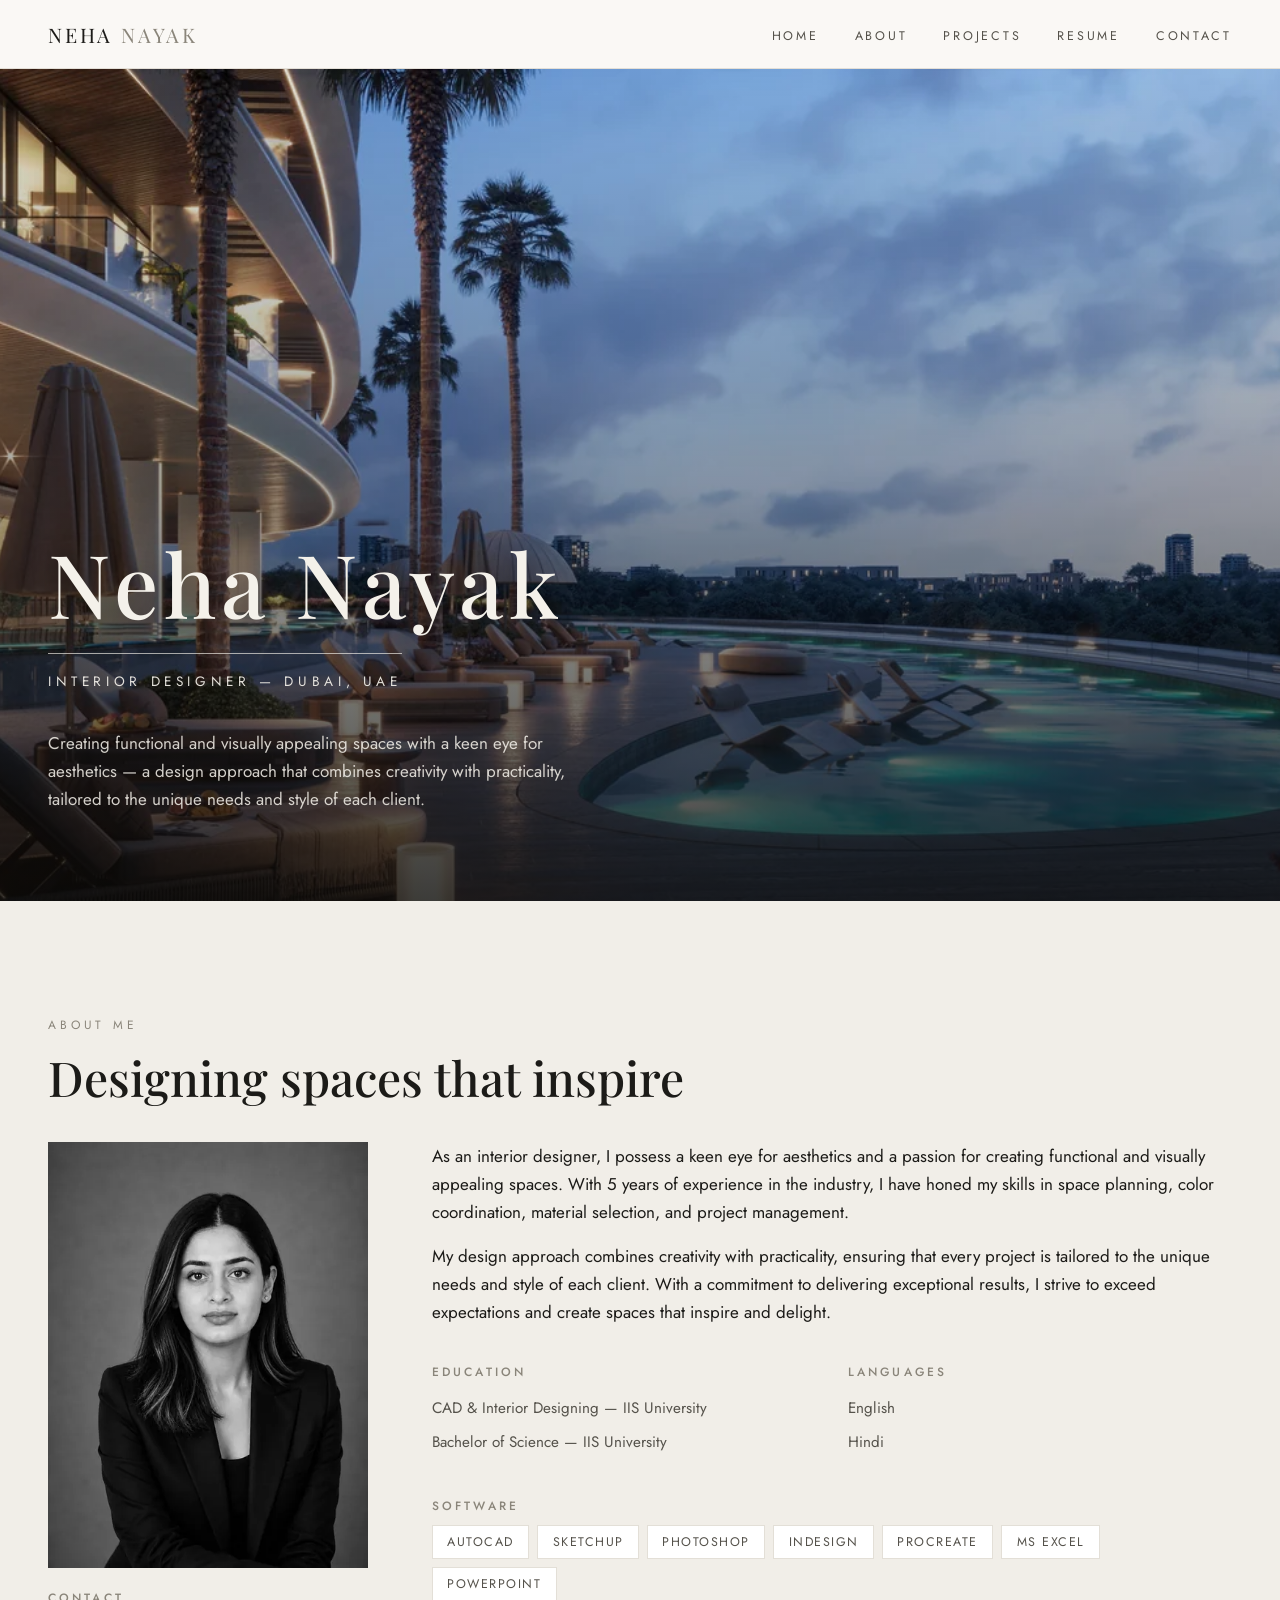
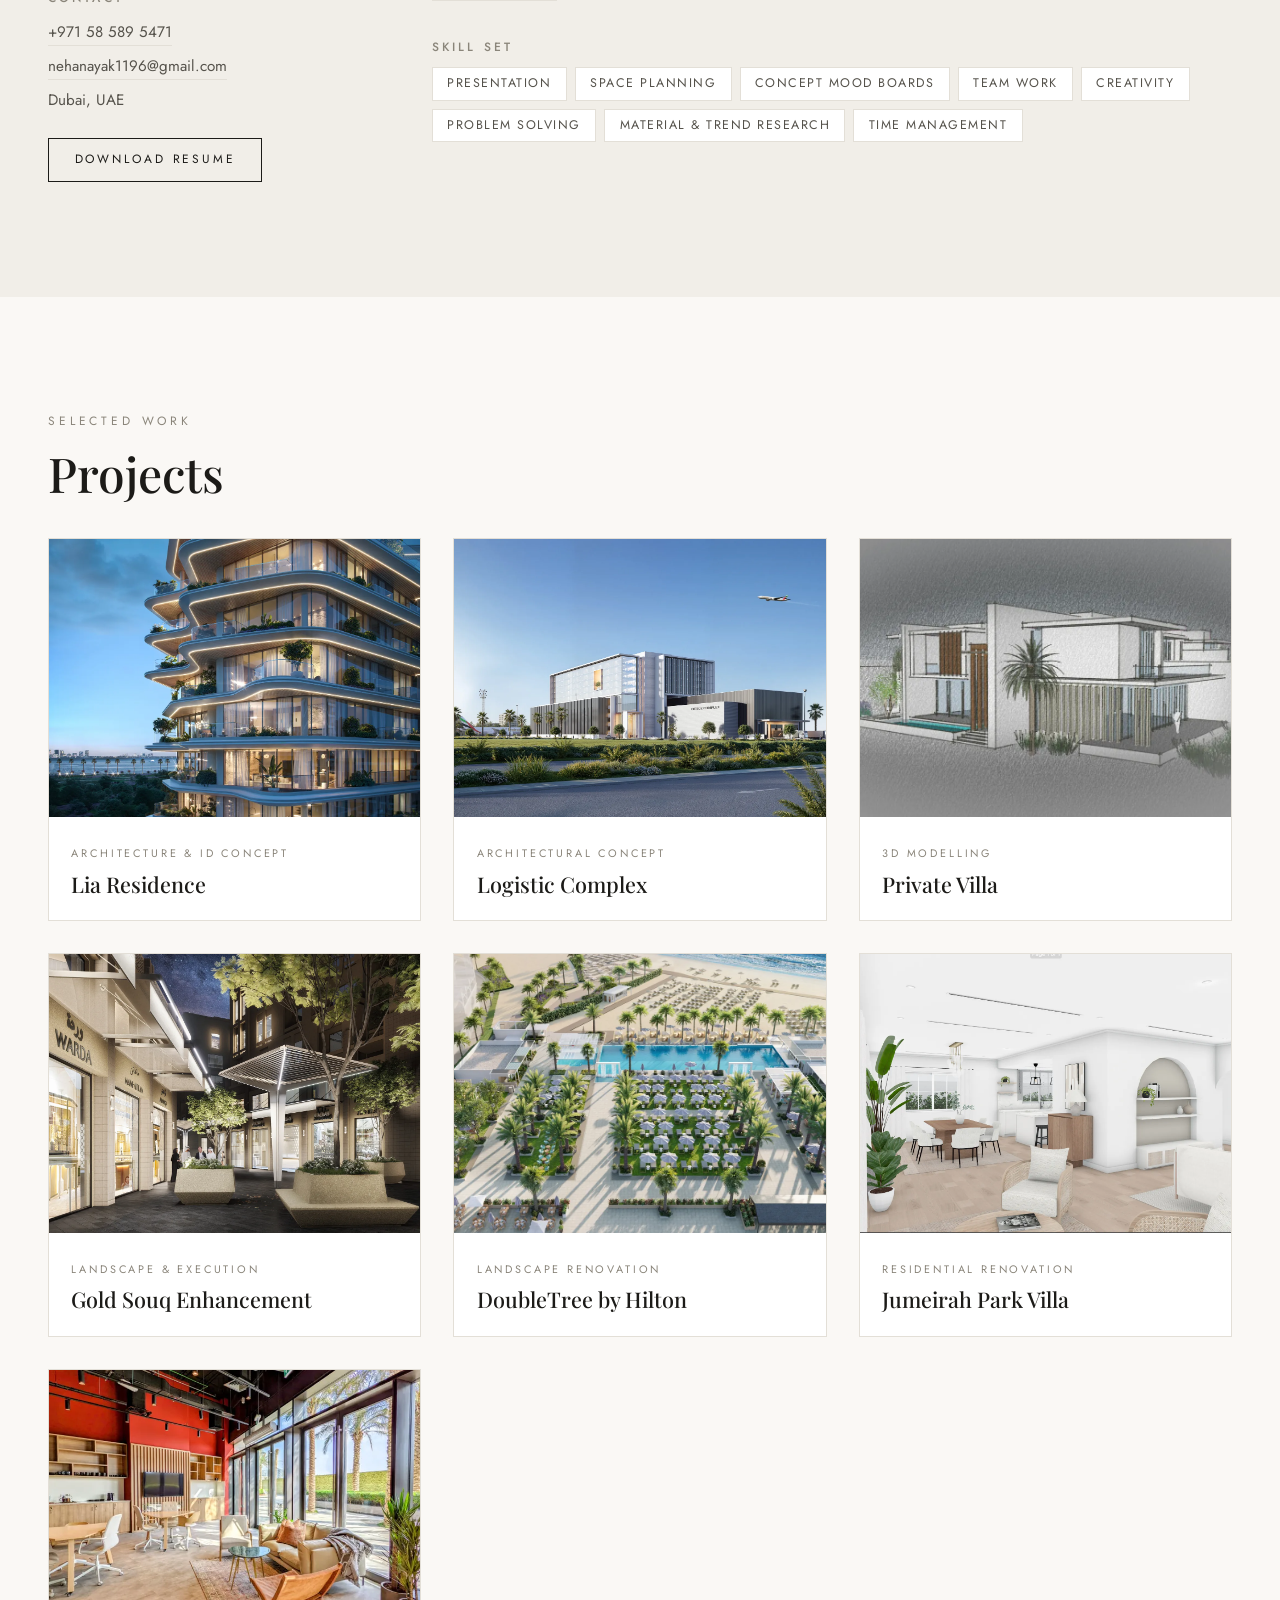
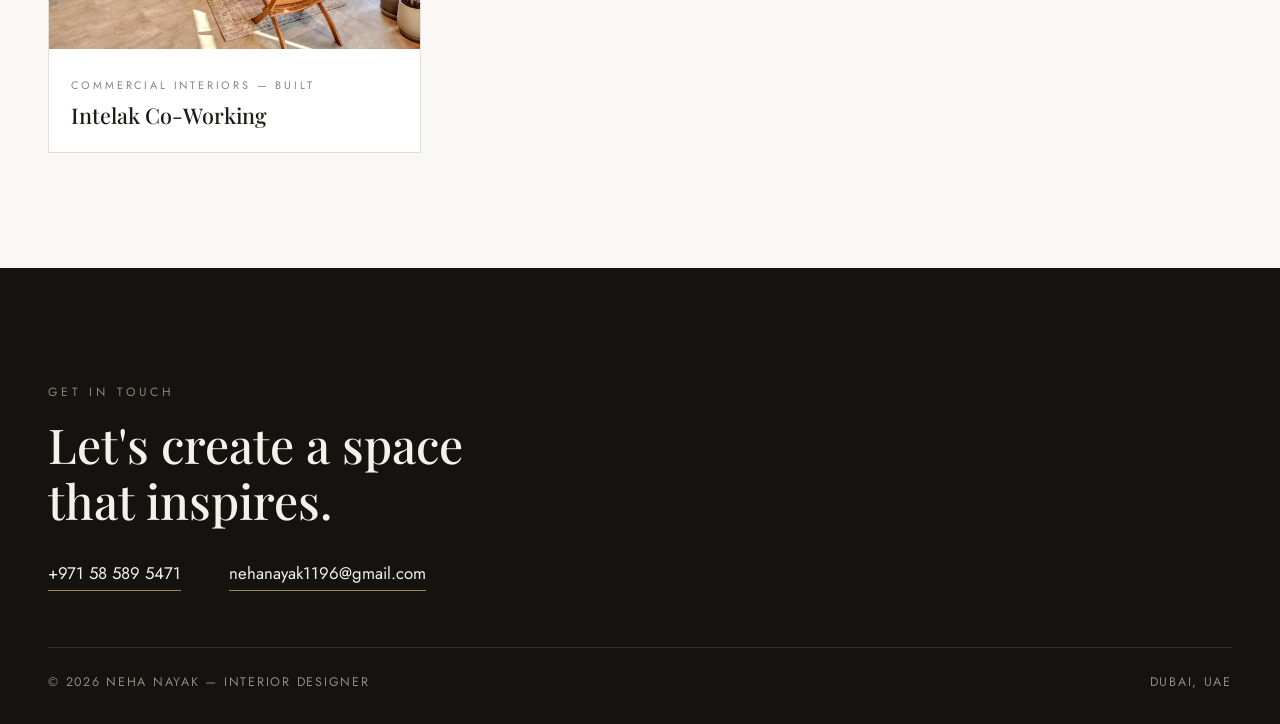
==== commit 2efb239e: "Add resume: nav link on all pages and download button in About Co-Authored-By: Claude Fable 5 <norep" ====
--- a/index.html
+++ b/index.html
@@ -23,6 +23,7 @@
         <li><a href="index.html">Home</a></li>
         <li><a href="#about">About</a></li>
         <li><a href="#projects">Projects</a></li>
+        <li><a href="assets/neha-nayak-resume.pdf" target="_blank" rel="noopener">Resume</a></li>
         <li><a href="#contact">Contact</a></li>
       </ul>
     </nav>
@@ -55,6 +56,7 @@
               <li><a href="mailto:nehanayak1196@gmail.com">nehanayak1196@gmail.com</a></li>
               <li>Dubai, UAE</li>
             </ul>
+            <a class="btn" href="assets/neha-nayak-resume.pdf" download>Download Resume</a>
           </div>
         </div>
         <div>
--- a/css/style.css
+++ b/css/style.css
@@ -408,6 +408,26 @@
 
 .portrait-contact a:hover { color: var(--ink); border-color: var(--accent); }
 
+/* ---------- Buttons ---------- */
+
+a.btn {
+  display: inline-block;
+  margin-top: 1.25rem;
+  padding: 0.7rem 1.6rem;
+  border: 1px solid var(--ink);
+  font-size: 0.75rem;
+  letter-spacing: 0.24em;
+  text-transform: uppercase;
+  color: var(--ink);
+  transition: background 0.25s, color 0.25s;
+}
+
+a.btn:hover {
+  background: var(--dark);
+  color: var(--dark-ink);
+  border-color: var(--dark);
+}
+
 @media (max-width: 860px) {
   .about-grid { grid-template-columns: 1fr; }
   .about-grid .portrait { max-width: 280px; }
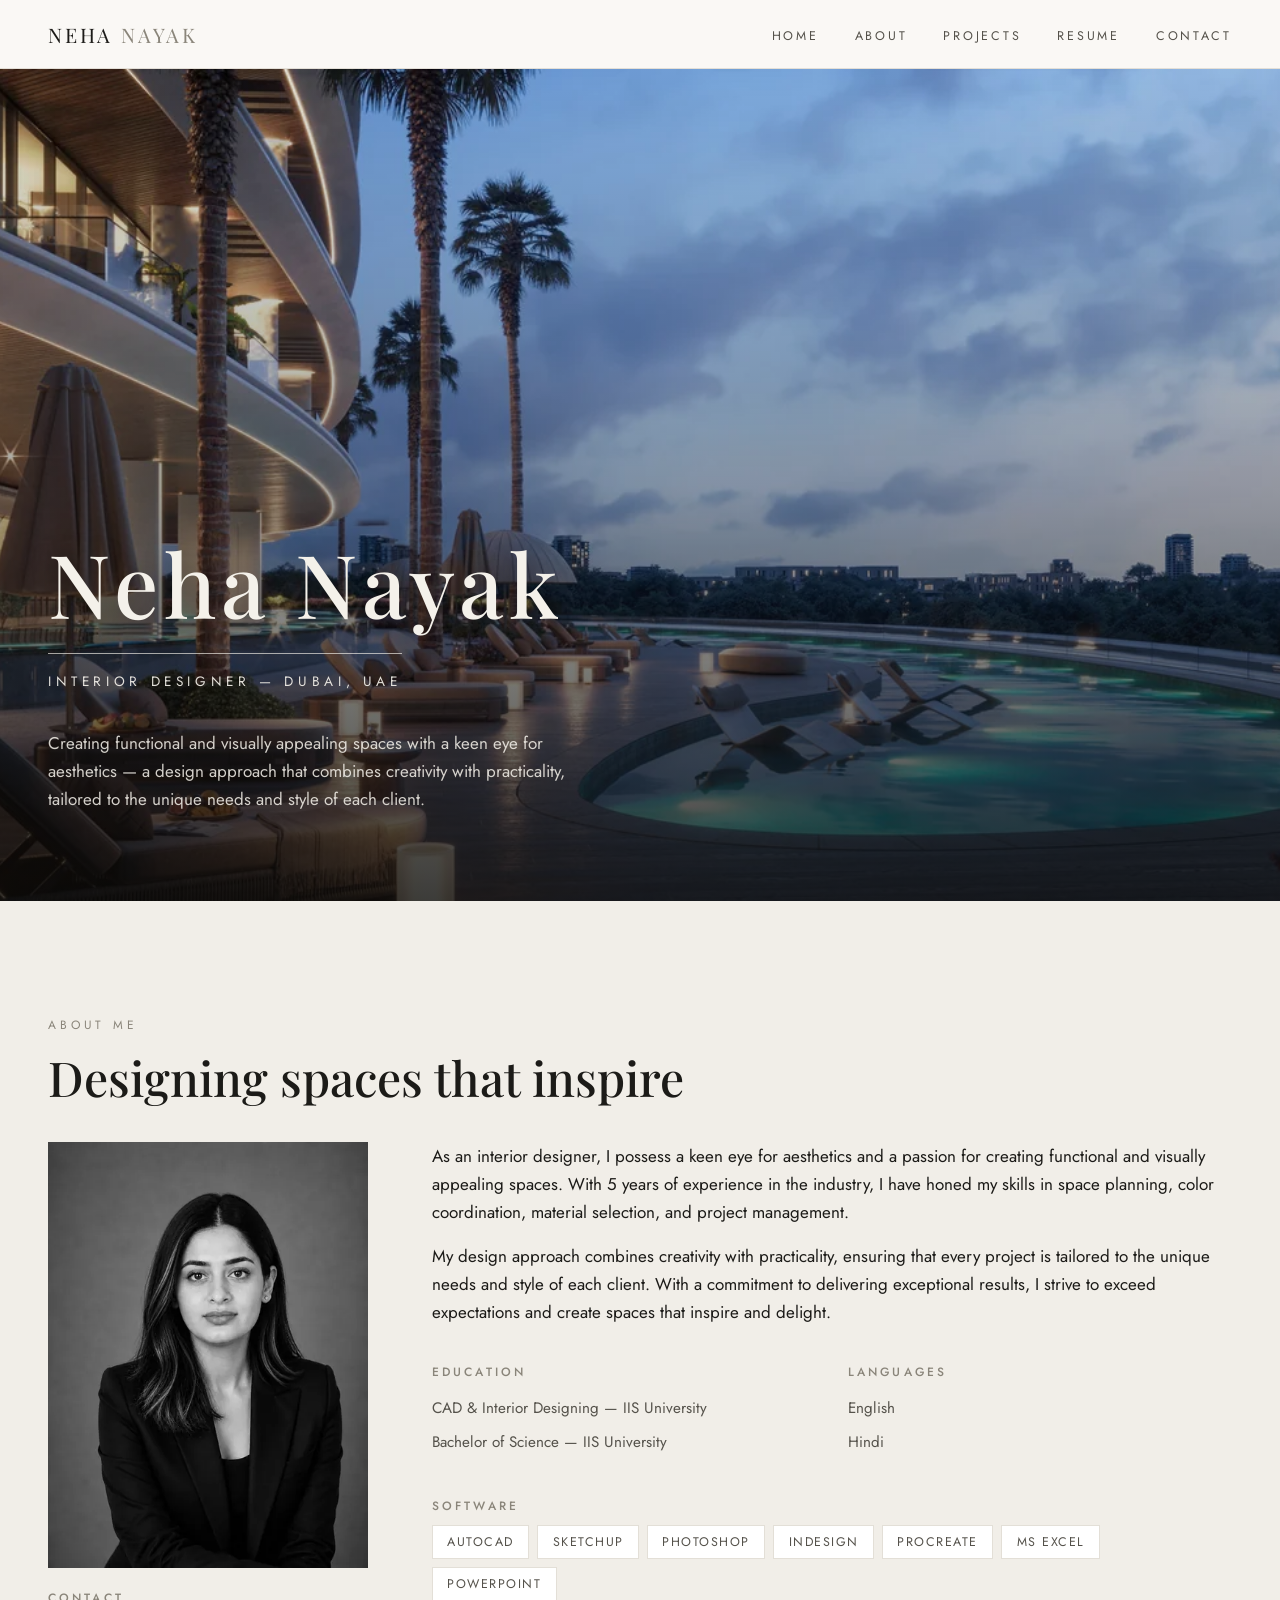
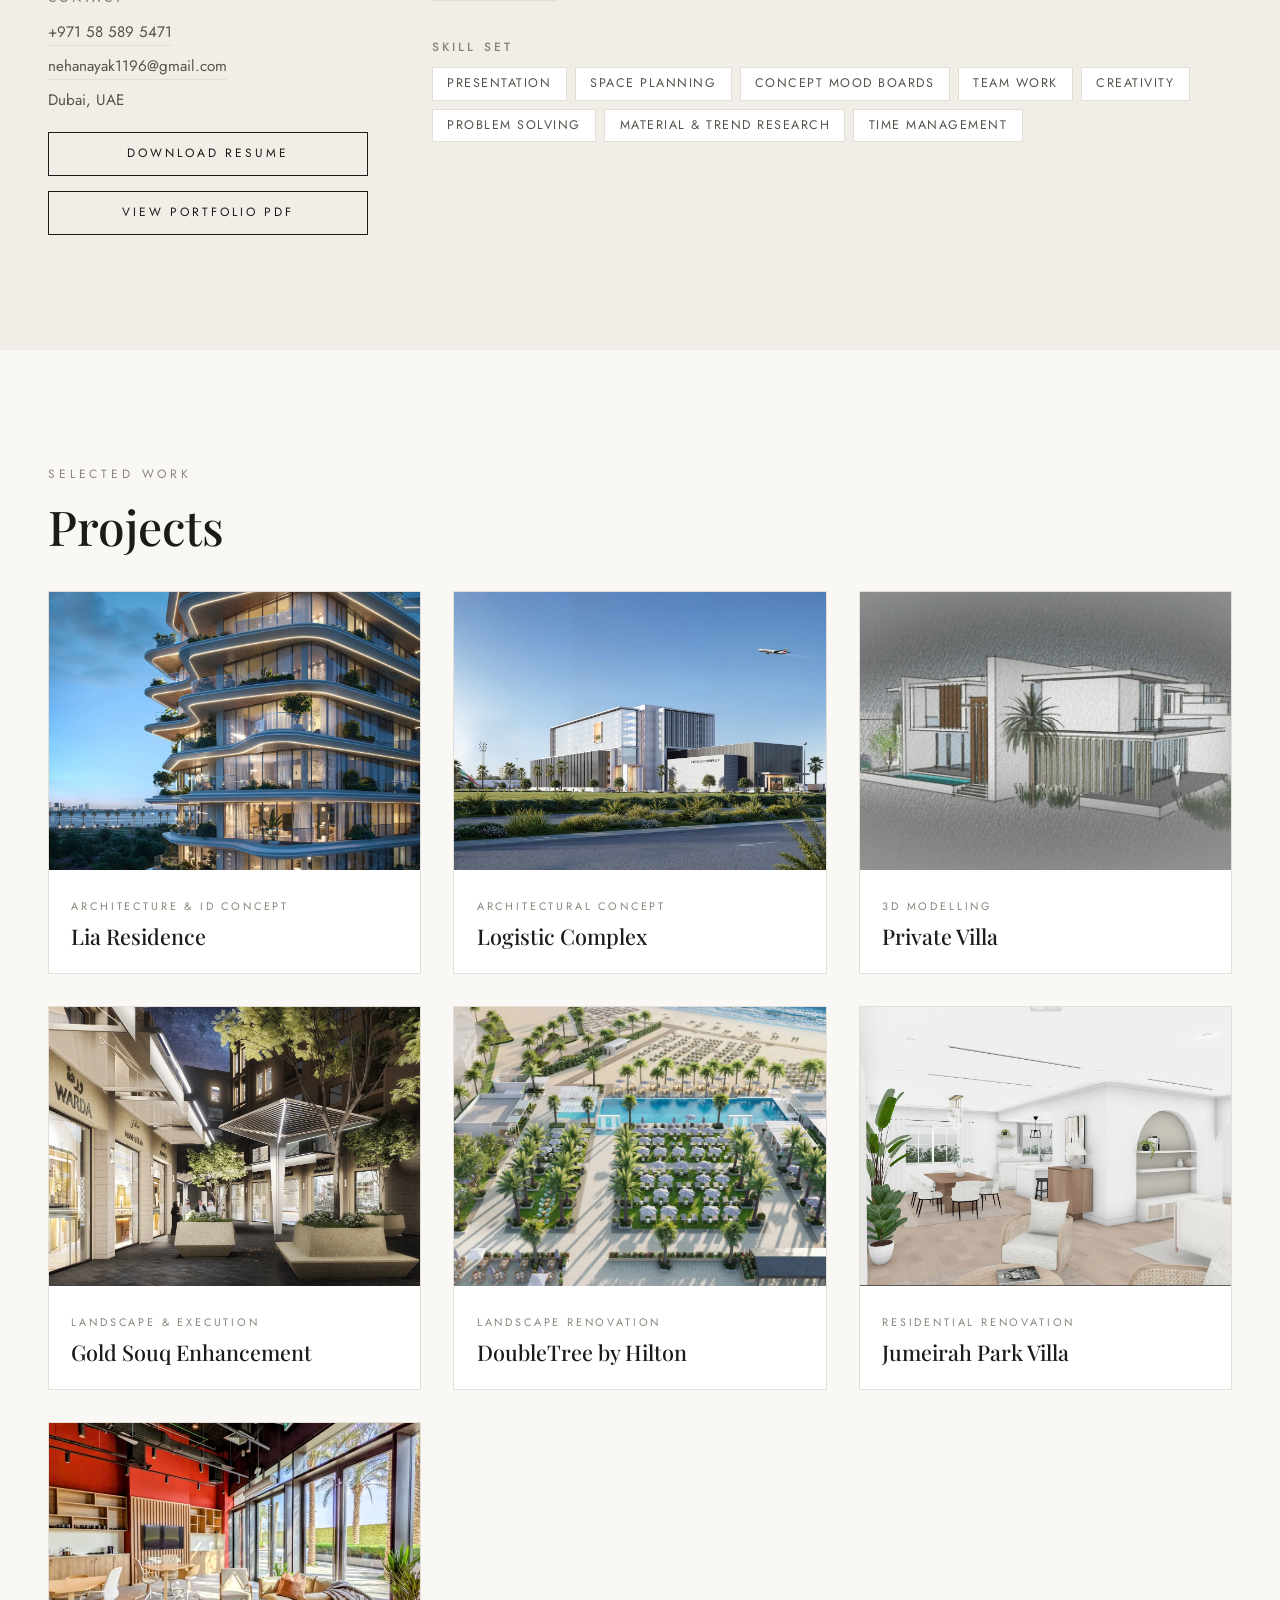
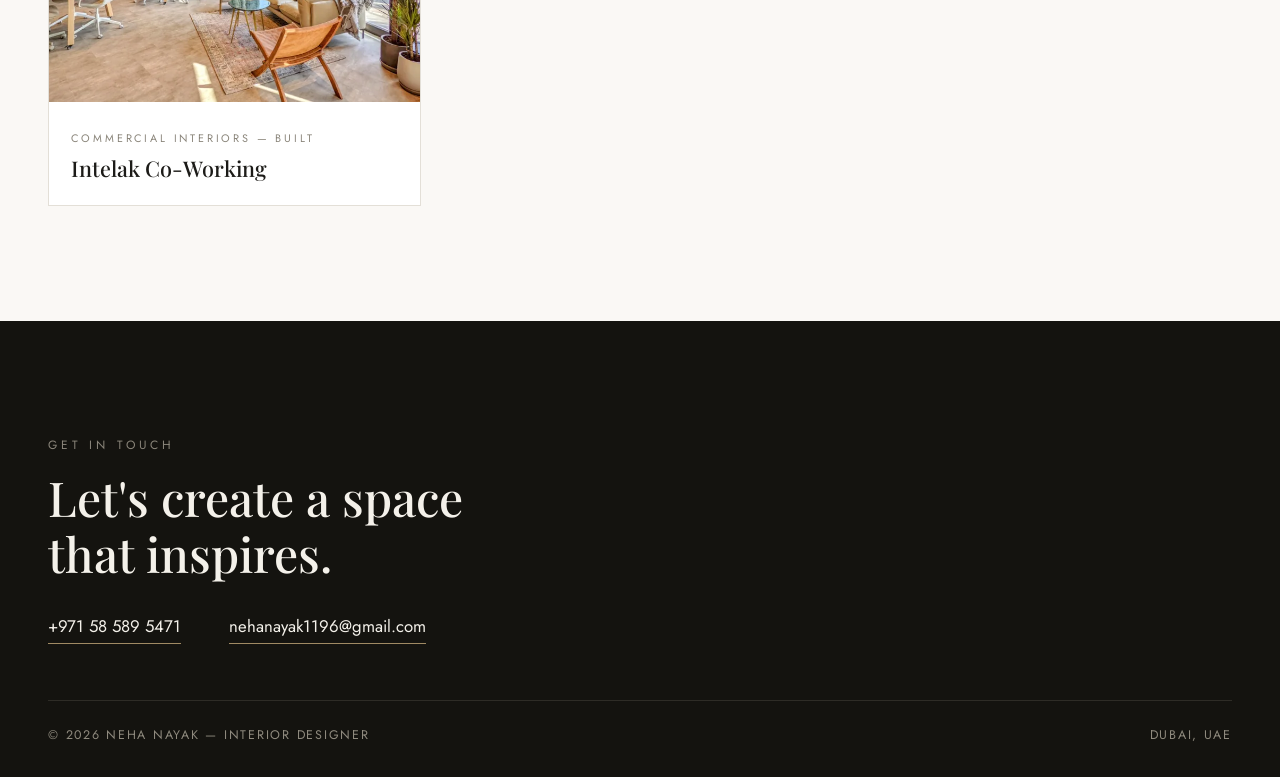
==== commit 13e6765f: "Add View Portfolio PDF button with compressed web copy The 109MB source PDF exceeds GitHub's file li" ====
--- a/index.html
+++ b/index.html
@@ -5,6 +5,20 @@
   <meta name="viewport" content="width=device-width, initial-scale=1">
   <title>Neha Nayak — Interior Designer</title>
   <meta name="description" content="Portfolio of Neha Nayak, an interior designer based in Dubai, UAE — residential, commercial and landscape projects from concept to execution.">
+  <meta name="author" content="Neha Nayak">
+  <meta name="robots" content="index, follow">
+  <meta name="theme-color" content="#faf8f5">
+  <link rel="canonical" href="https://krshivam25.github.io/design-portfolio/">
+  <meta property="og:type" content="website">
+  <meta property="og:site_name" content="Neha Nayak — Interior Designer">
+  <meta property="og:title" content="Neha Nayak — Interior Designer">
+  <meta property="og:description" content="Portfolio of Neha Nayak, an interior designer based in Dubai, UAE — residential, commercial and landscape projects from concept to execution.">
+  <meta property="og:url" content="https://krshivam25.github.io/design-portfolio/">
+  <meta property="og:image" content="https://krshivam25.github.io/design-portfolio/assets/img/hero/hero-render.webp">
+  <meta name="twitter:card" content="summary_large_image">
+  <meta name="twitter:title" content="Neha Nayak — Interior Designer">
+  <meta name="twitter:description" content="Portfolio of Neha Nayak, an interior designer based in Dubai, UAE — residential, commercial and landscape projects from concept to execution.">
+  <meta name="twitter:image" content="https://krshivam25.github.io/design-portfolio/assets/img/hero/hero-render.webp">
   <link rel="preconnect" href="https://fonts.googleapis.com">
   <link rel="preconnect" href="https://fonts.gstatic.com" crossorigin>
   <link href="https://fonts.googleapis.com/css2?family=Playfair+Display:ital,wght@0,400;0,500;0,600;1,400&family=Jost:wght@300;400;500&display=swap" rel="stylesheet">
@@ -57,6 +71,7 @@
               <li>Dubai, UAE</li>
             </ul>
             <a class="btn" href="assets/neha-nayak-resume.pdf" download>Download Resume</a>
+            <a class="btn" href="assets/neha-nayak-portfolio.pdf" target="_blank" rel="noopener">View Portfolio PDF</a>
           </div>
         </div>
         <div>
--- a/css/style.css
+++ b/css/style.css
@@ -408,6 +408,12 @@
 
 .portrait-contact a:hover { color: var(--ink); border-color: var(--accent); }
 
+.portrait-contact .btn {
+  display: block;
+  text-align: center;
+  margin-top: 0.9rem;
+}
+
 /* ---------- Buttons ---------- */
 
 a.btn {
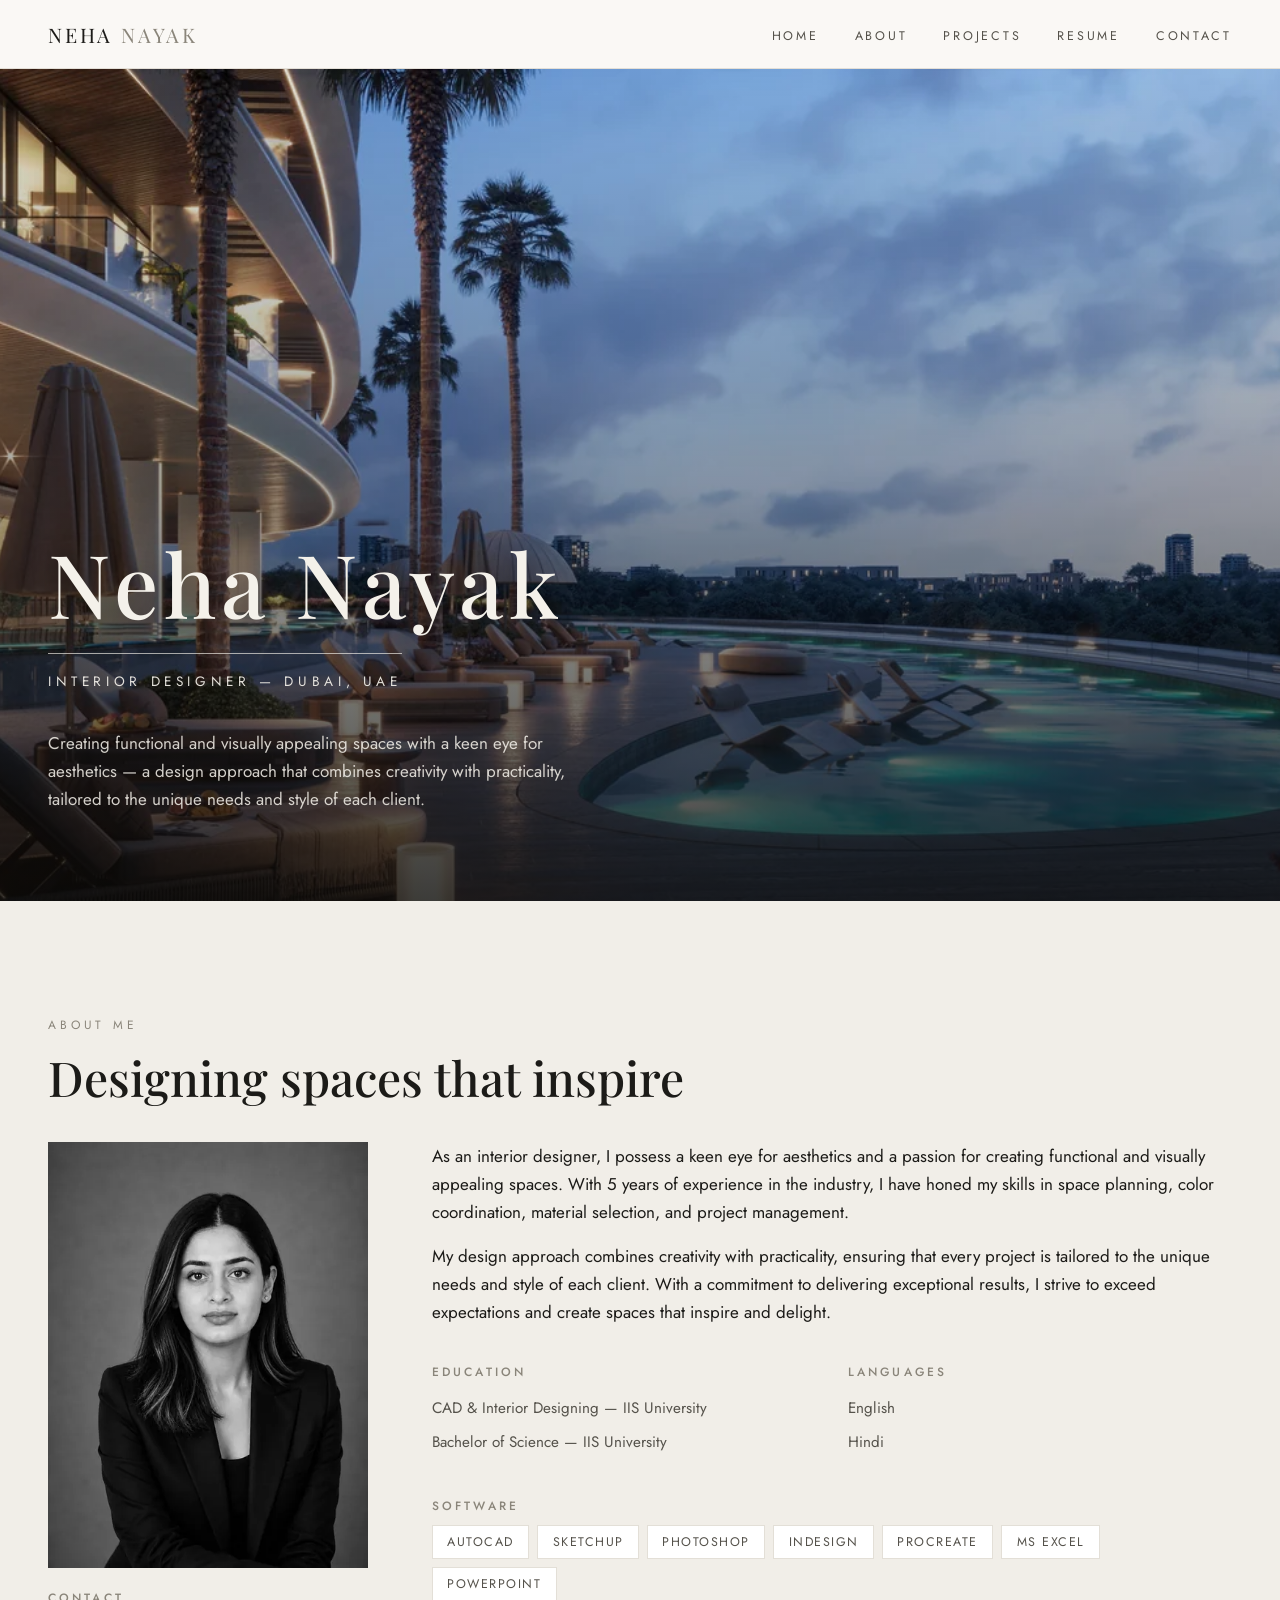
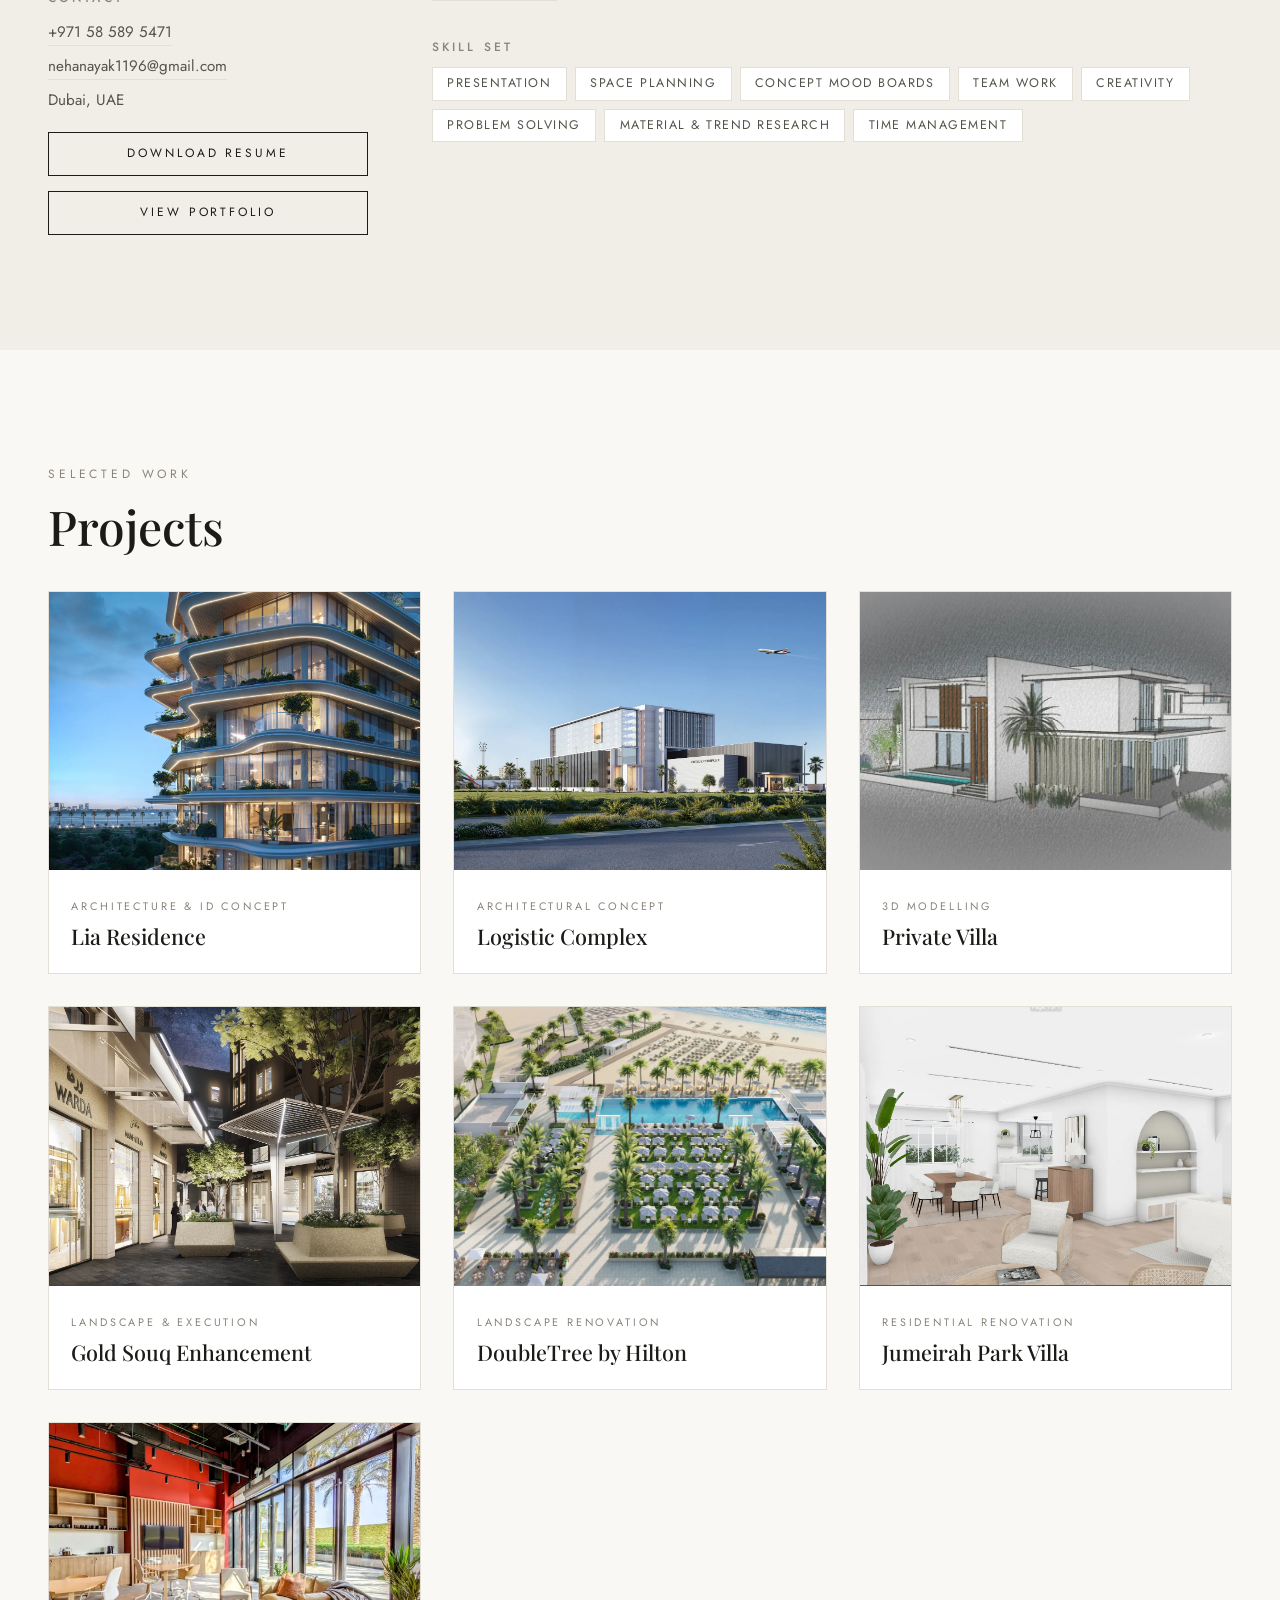
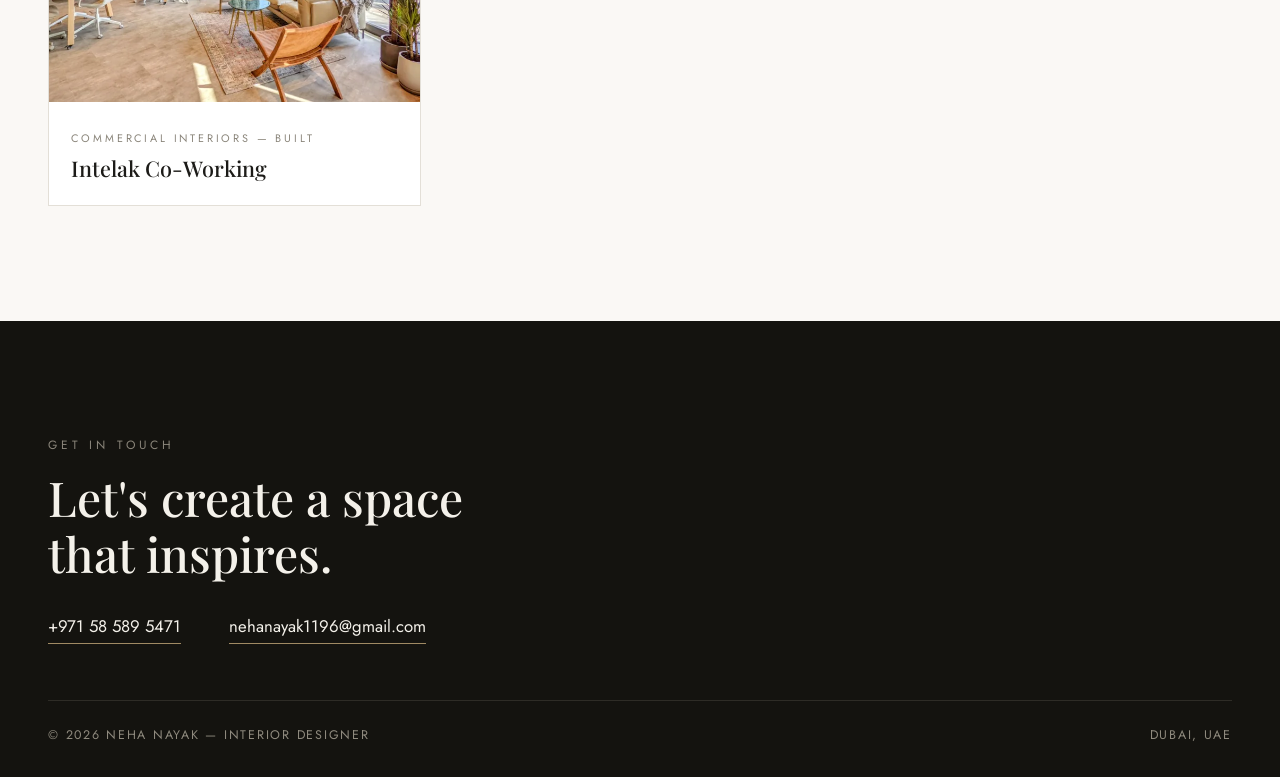
==== commit 04a8f2cc: "Rename CTA to View Portfolio Co-Authored-By: Claude Fable 5 <noreply@anthropic.com> Claude-Session: " ====
--- a/index.html
+++ b/index.html
@@ -71,7 +71,7 @@
               <li>Dubai, UAE</li>
             </ul>
             <a class="btn" href="assets/neha-nayak-resume.pdf" download>Download Resume</a>
-            <a class="btn" href="assets/neha-nayak-portfolio.pdf" target="_blank" rel="noopener">View Portfolio PDF</a>
+            <a class="btn" href="assets/neha-nayak-portfolio.pdf" target="_blank" rel="noopener">View Portfolio</a>
           </div>
         </div>
         <div>
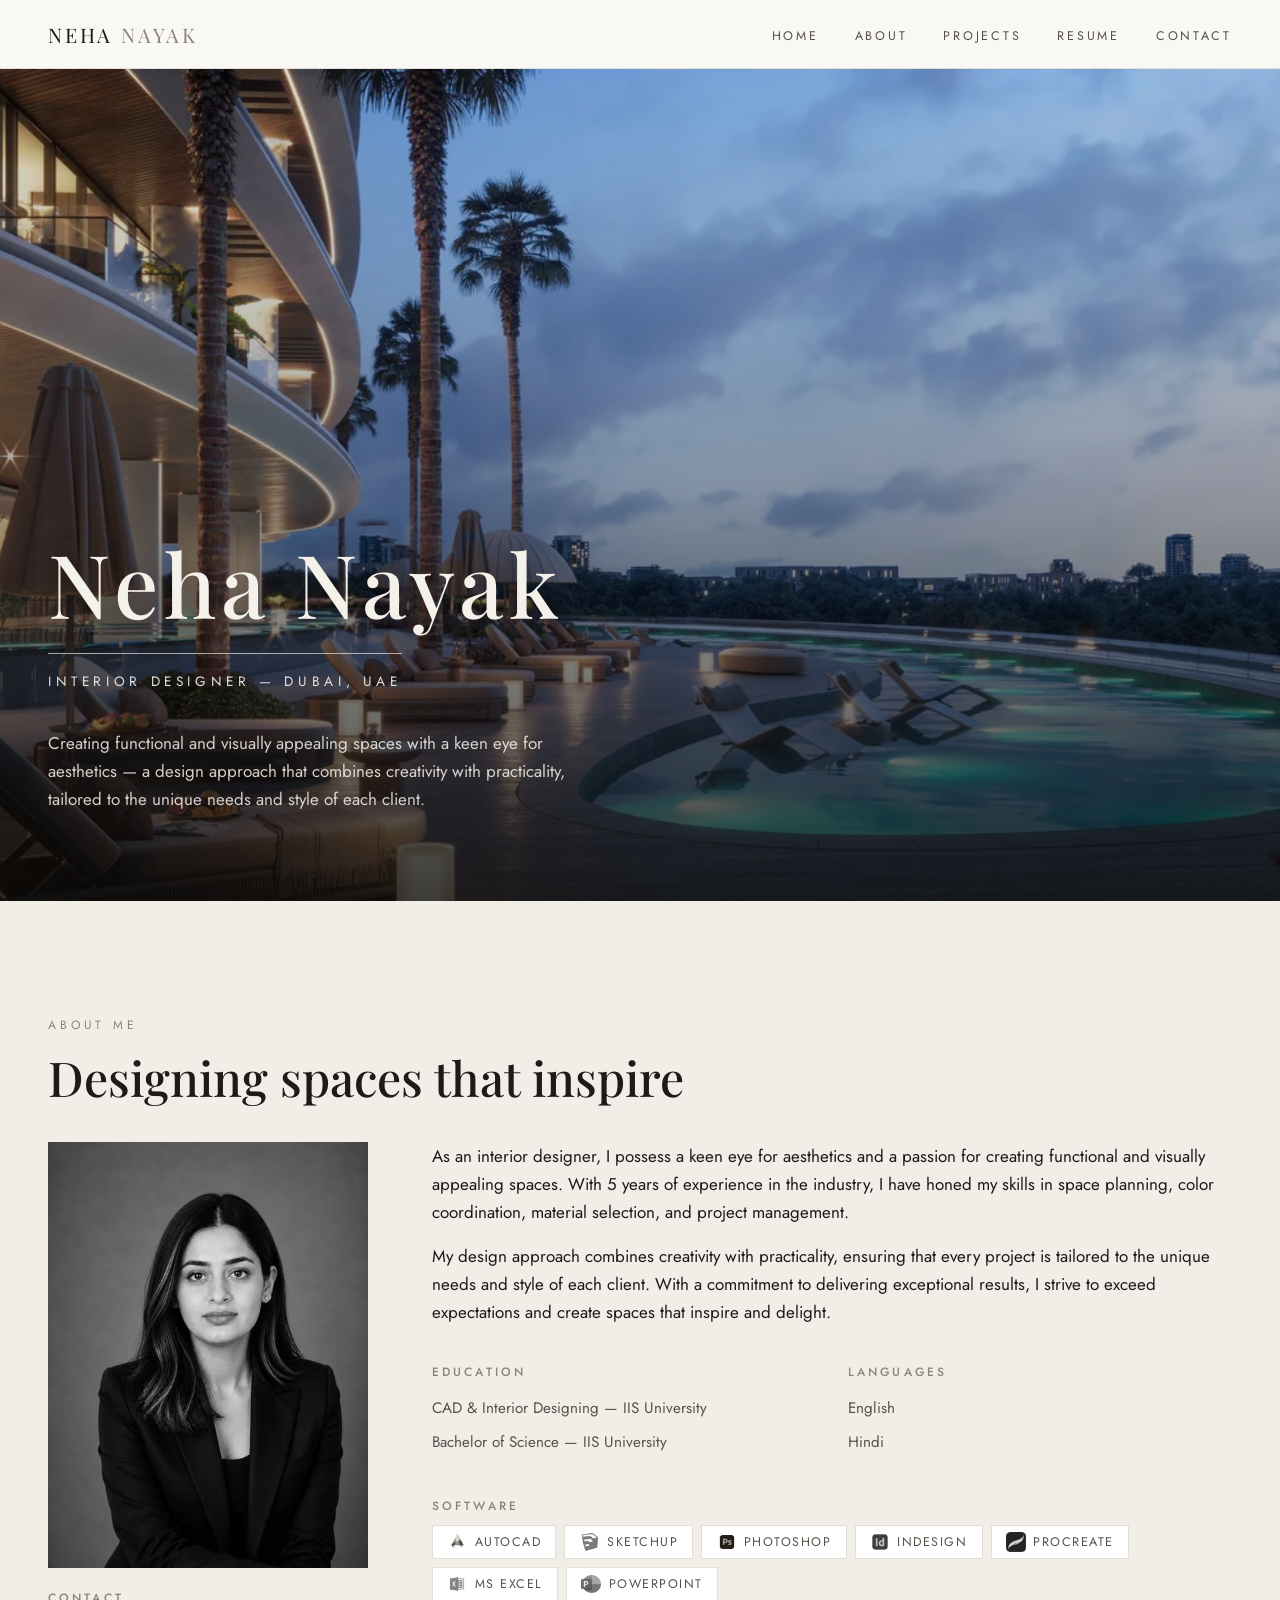
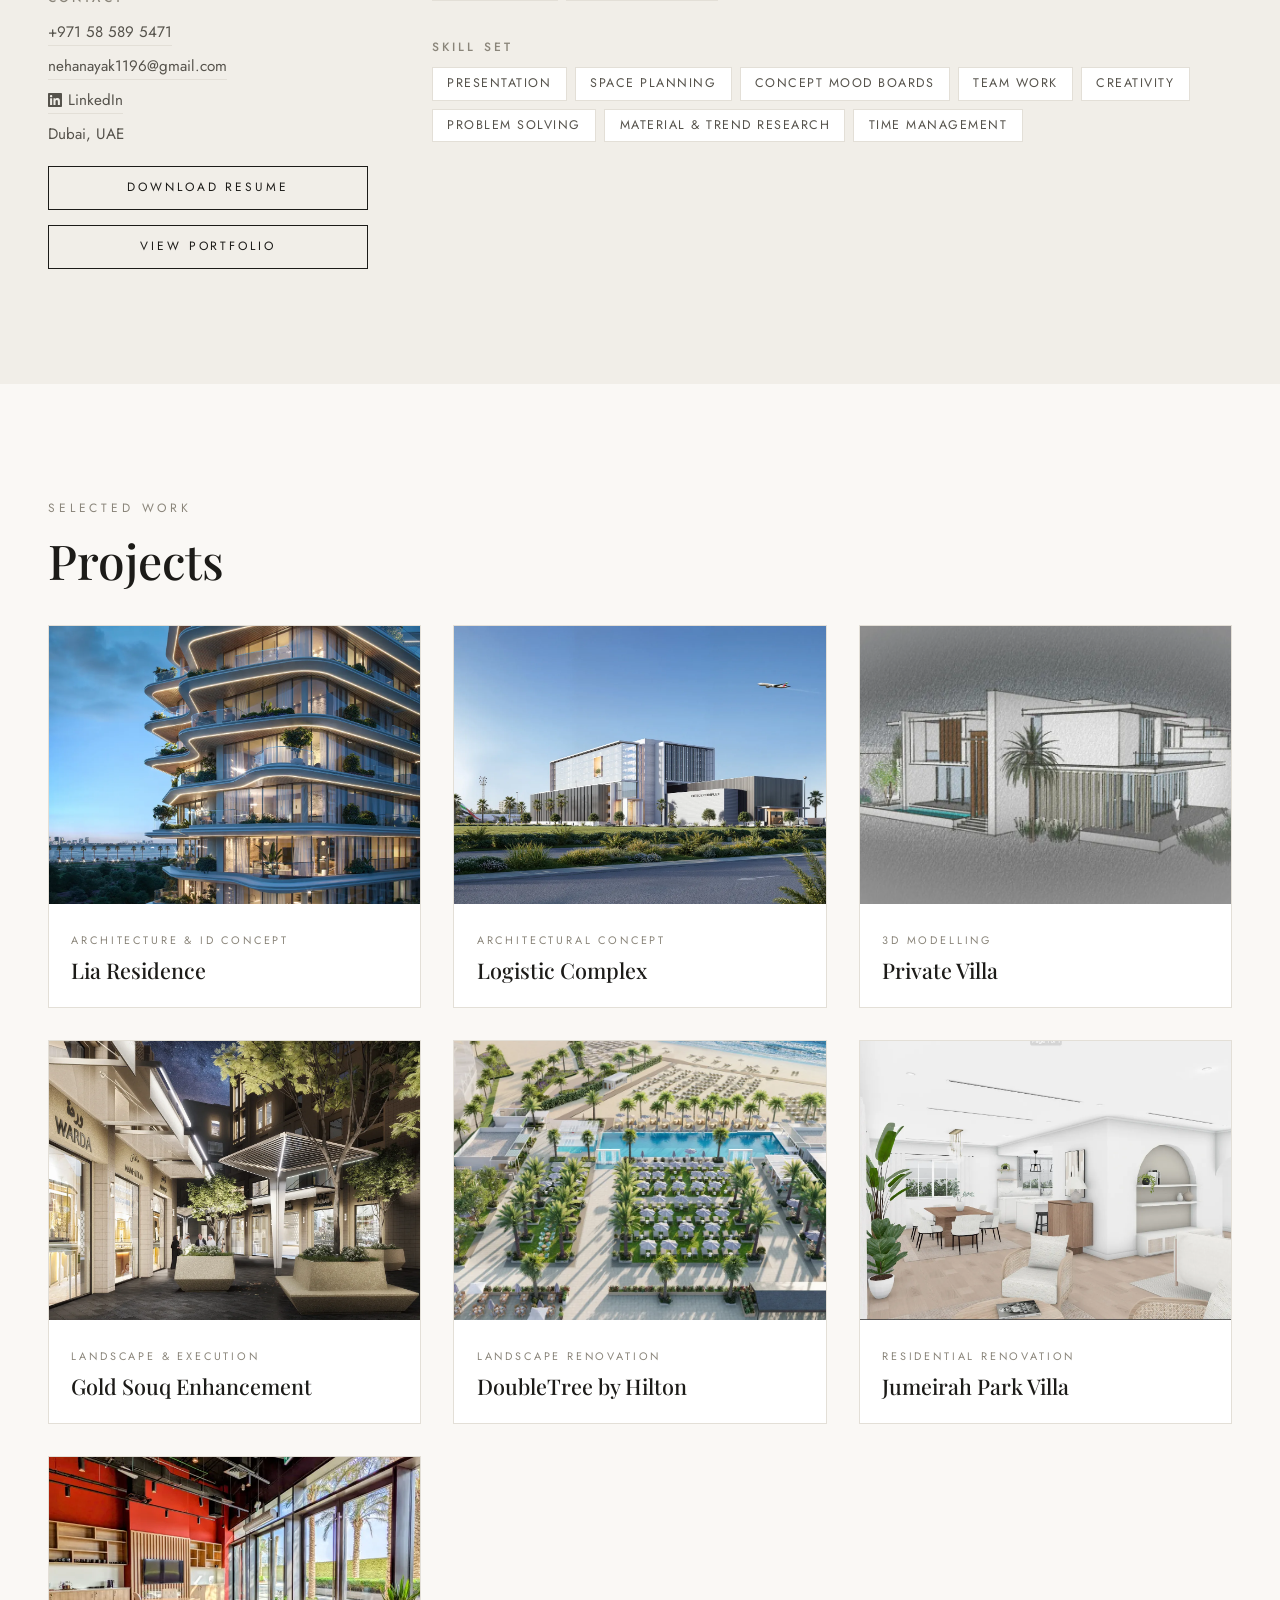
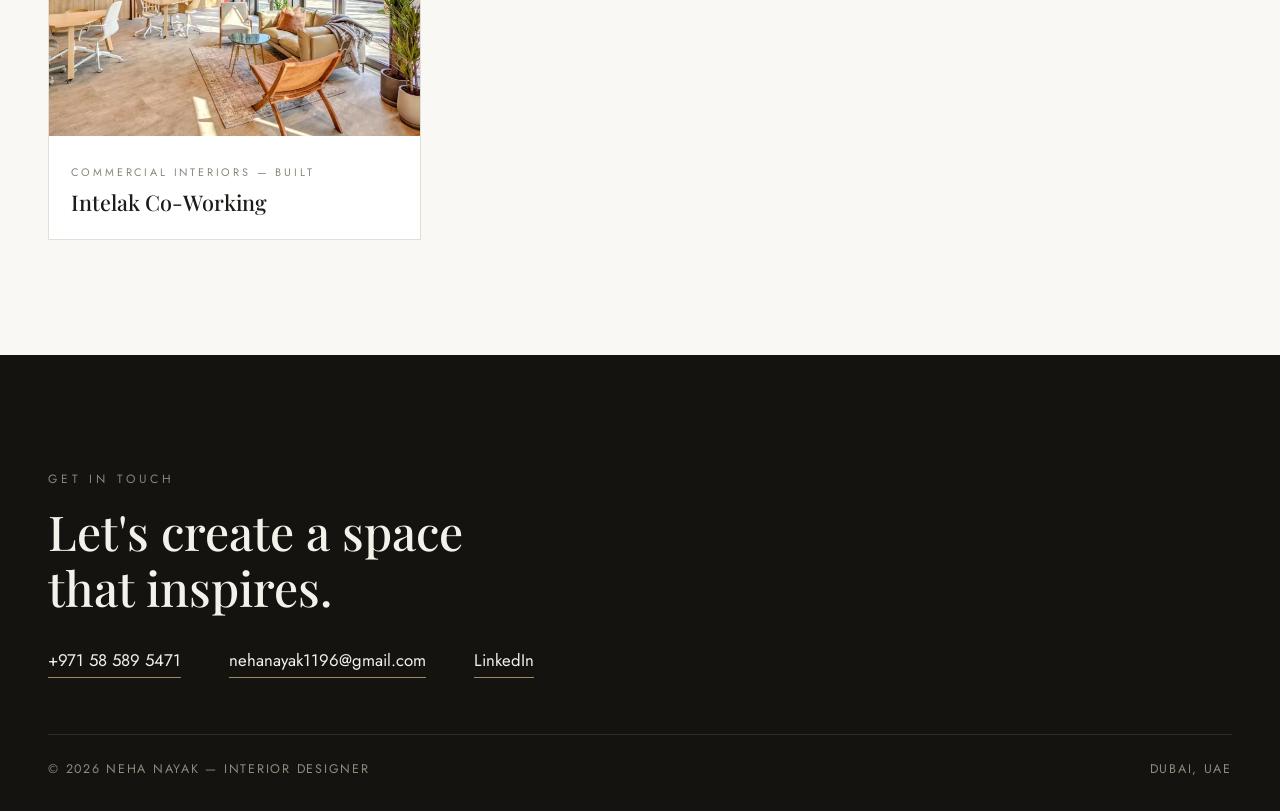
==== commit 9fc50707: "Add software icons and LinkedIn link Software chips in About now carry the app icons extracted from " ====
--- a/index.html
+++ b/index.html
@@ -68,6 +68,7 @@
             <ul>
               <li><a href="tel:+971585895471">+971 58 589 5471</a></li>
               <li><a href="mailto:nehanayak1196@gmail.com">nehanayak1196@gmail.com</a></li>
+              <li><a href="https://www.linkedin.com/in/neha-nayak-b658331b1/" target="_blank" rel="noopener"><svg viewBox="0 0 24 24" aria-hidden="true"><path d="M20.447 20.452h-3.554v-5.569c0-1.328-.027-3.037-1.852-3.037-1.853 0-2.136 1.445-2.136 2.939v5.667H9.351V9h3.414v1.561h.046c.477-.9 1.637-1.85 3.37-1.85 3.601 0 4.267 2.37 4.267 5.455v6.286zM5.337 7.433c-1.144 0-2.063-.926-2.063-2.065 0-1.138.92-2.063 2.063-2.063 1.14 0 2.064.925 2.064 2.063 0 1.139-.925 2.065-2.064 2.065zm1.782 13.019H3.555V9h3.564v11.452zM22.225 0H1.771C.792 0 0 .774 0 1.729v20.542C0 23.227.792 24 1.771 24h20.451C23.2 24 24 23.227 24 22.271V1.729C24 .774 23.2 0 22.225 0z"/></svg>LinkedIn</a></li>
               <li>Dubai, UAE</li>
             </ul>
             <a class="btn" href="assets/neha-nayak-resume.pdf" download>Download Resume</a>
@@ -96,14 +97,14 @@
           <div class="facts-grid">
             <div>
               <h4>Software</h4>
-              <ul class="tag-list">
-                <li>AutoCAD</li>
-                <li>SketchUp</li>
-                <li>Photoshop</li>
-                <li>InDesign</li>
-                <li>Procreate</li>
-                <li>MS Excel</li>
-                <li>PowerPoint</li>
+              <ul class="tag-list software-list">
+                <li><img src="assets/img/about/icons/autocad.webp" alt="" loading="lazy">AutoCAD</li>
+                <li><img src="assets/img/about/icons/sketchup.webp" alt="" loading="lazy">SketchUp</li>
+                <li><img src="assets/img/about/icons/photoshop.webp" alt="" loading="lazy">Photoshop</li>
+                <li><img src="assets/img/about/icons/indesign.webp" alt="" loading="lazy">InDesign</li>
+                <li><img src="assets/img/about/icons/procreate.webp" alt="" loading="lazy">Procreate</li>
+                <li><img src="assets/img/about/icons/ms-excel.webp" alt="" loading="lazy">MS Excel</li>
+                <li><img src="assets/img/about/icons/powerpoint.webp" alt="" loading="lazy">PowerPoint</li>
               </ul>
             </div>
           </div>
@@ -194,6 +195,7 @@
     <div class="footer-contact">
       <a href="tel:+971585895471">+971 58 589 5471</a>
       <a href="mailto:nehanayak1196@gmail.com">nehanayak1196@gmail.com</a>
+      <a href="https://www.linkedin.com/in/neha-nayak-b658331b1/" target="_blank" rel="noopener">LinkedIn</a>
     </div>
     <div class="footer-base">
       <span>&copy; <span data-year></span> Neha Nayak — Interior Designer</span>
--- a/css/style.css
+++ b/css/style.css
@@ -414,6 +414,26 @@
   margin-top: 0.9rem;
 }
 
+.portrait-contact svg {
+  width: 14px;
+  height: 14px;
+  fill: currentColor;
+  vertical-align: -2px;
+  margin-right: 0.4rem;
+}
+
+.software-list li {
+  display: inline-flex;
+  align-items: center;
+  gap: 0.45rem;
+}
+
+.software-list img {
+  width: 20px;
+  height: 20px;
+  object-fit: contain;
+}
+
 /* ---------- Buttons ---------- */
 
 a.btn {
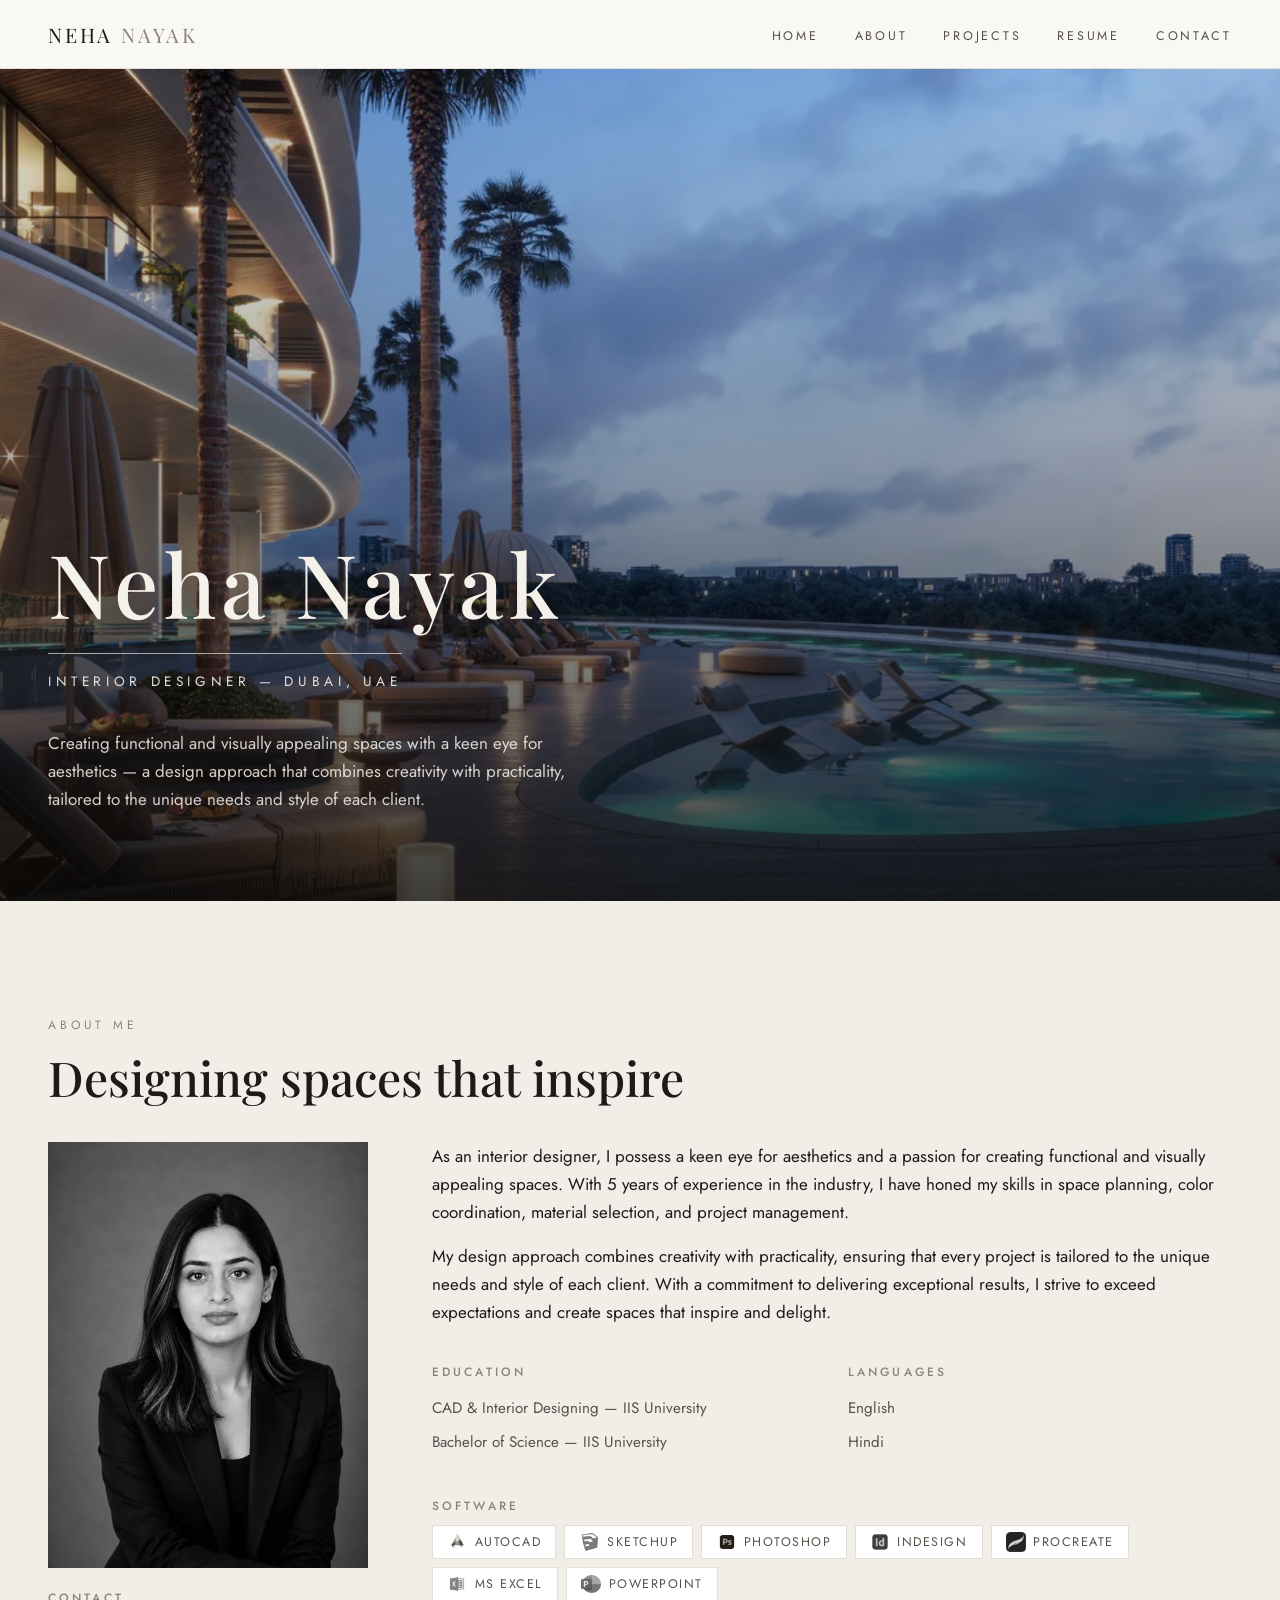
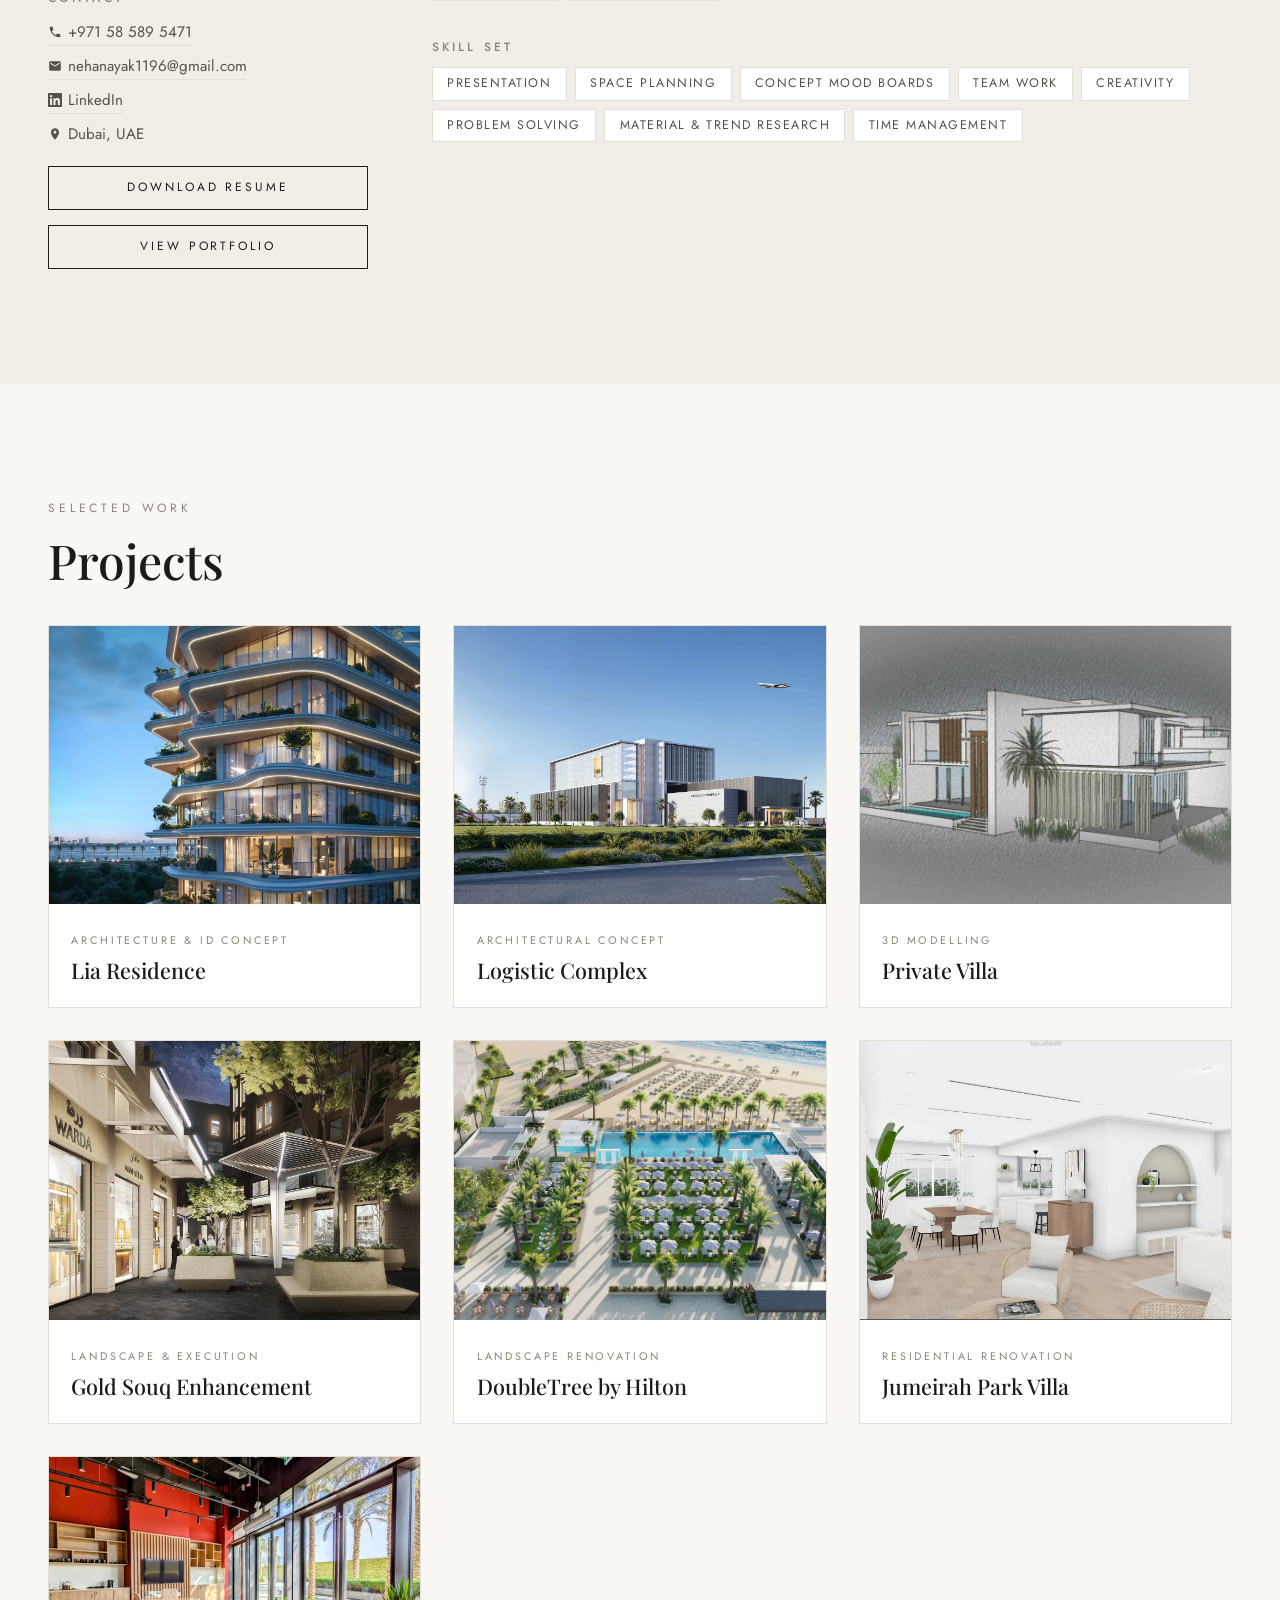
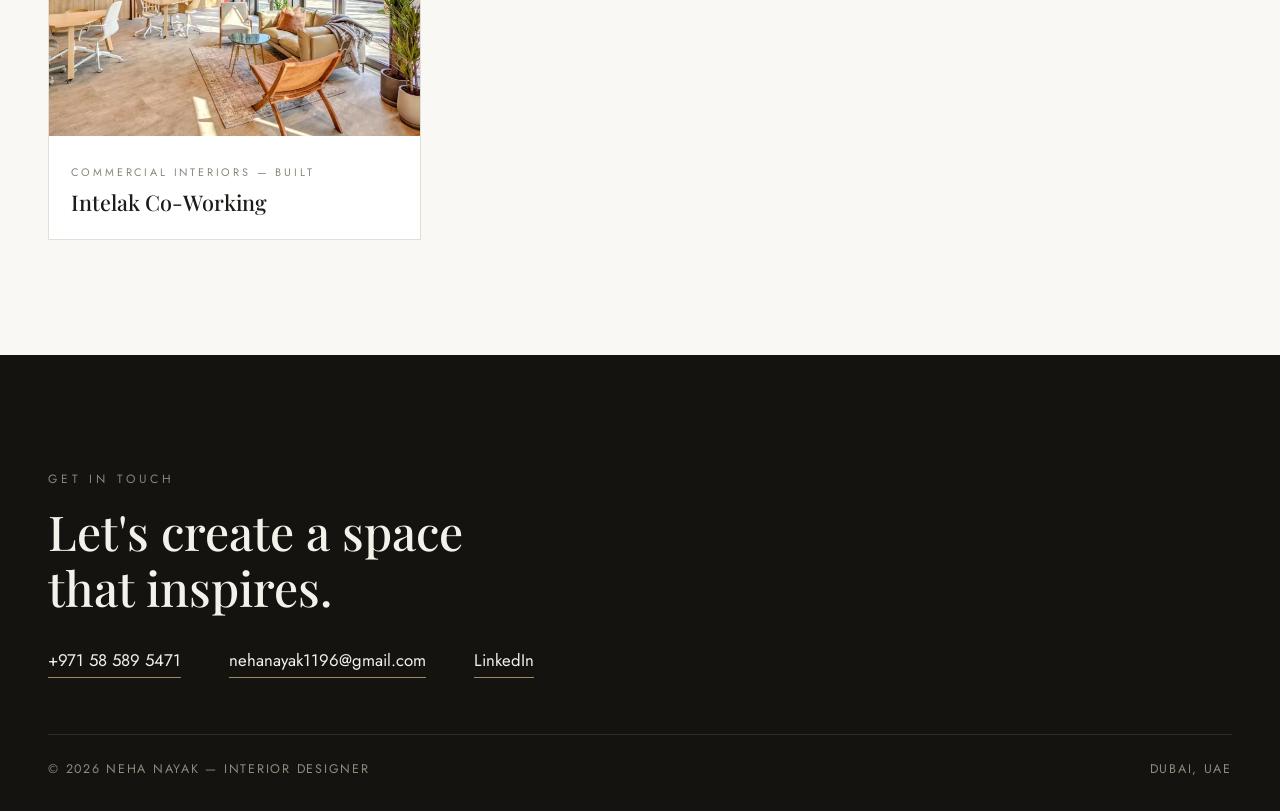
==== commit fb01d76a: "Add phone, email and location icons to the contact block Co-Authored-By: Claude Fable 5 <noreply@ant" ====
--- a/index.html
+++ b/index.html
@@ -66,10 +66,10 @@
           <div class="portrait-contact">
             <h4>Contact</h4>
             <ul>
-              <li><a href="tel:+971585895471">+971 58 589 5471</a></li>
-              <li><a href="mailto:nehanayak1196@gmail.com">nehanayak1196@gmail.com</a></li>
+              <li><a href="tel:+971585895471"><svg viewBox="0 0 24 24" aria-hidden="true"><path d="M6.62 10.79c1.44 2.83 3.76 5.14 6.59 6.59l2.2-2.2c.27-.27.67-.36 1.02-.24 1.12.37 2.33.57 3.57.57.55 0 1 .45 1 1V20c0 .55-.45 1-1 1-9.39 0-17-7.61-17-17 0-.55.45-1 1-1h3.5c.55 0 1 .45 1 1 0 1.25.2 2.45.57 3.57.11.35.03.74-.25 1.02l-2.2 2.2z"/></svg>+971 58 589 5471</a></li>
+              <li><a href="mailto:nehanayak1196@gmail.com"><svg viewBox="0 0 24 24" aria-hidden="true"><path d="M20 4H4c-1.1 0-1.99.9-1.99 2L2 18c0 1.1.9 2 2 2h16c1.1 0 2-.9 2-2V6c0-1.1-.9-2-2-2zm0 4-8 5-8-5V6l8 5 8-5v2z"/></svg>nehanayak1196@gmail.com</a></li>
               <li><a href="https://www.linkedin.com/in/neha-nayak-b658331b1/" target="_blank" rel="noopener"><svg viewBox="0 0 24 24" aria-hidden="true"><path d="M20.447 20.452h-3.554v-5.569c0-1.328-.027-3.037-1.852-3.037-1.853 0-2.136 1.445-2.136 2.939v5.667H9.351V9h3.414v1.561h.046c.477-.9 1.637-1.85 3.37-1.85 3.601 0 4.267 2.37 4.267 5.455v6.286zM5.337 7.433c-1.144 0-2.063-.926-2.063-2.065 0-1.138.92-2.063 2.063-2.063 1.14 0 2.064.925 2.064 2.063 0 1.139-.925 2.065-2.064 2.065zm1.782 13.019H3.555V9h3.564v11.452zM22.225 0H1.771C.792 0 0 .774 0 1.729v20.542C0 23.227.792 24 1.771 24h20.451C23.2 24 24 23.227 24 22.271V1.729C24 .774 23.2 0 22.225 0z"/></svg>LinkedIn</a></li>
-              <li>Dubai, UAE</li>
+              <li><svg viewBox="0 0 24 24" aria-hidden="true"><path d="M12 2C8.13 2 5 5.13 5 9c0 5.25 7 13 7 13s7-7.75 7-13c0-3.87-3.13-7-7-7zm0 9.5c-1.38 0-2.5-1.12-2.5-2.5s1.12-2.5 2.5-2.5 2.5 1.12 2.5 2.5-1.12 2.5-2.5 2.5z"/></svg>Dubai, UAE</li>
             </ul>
             <a class="btn" href="assets/neha-nayak-resume.pdf" download>Download Resume</a>
             <a class="btn" href="assets/neha-nayak-portfolio.pdf" target="_blank" rel="noopener">View Portfolio</a>
